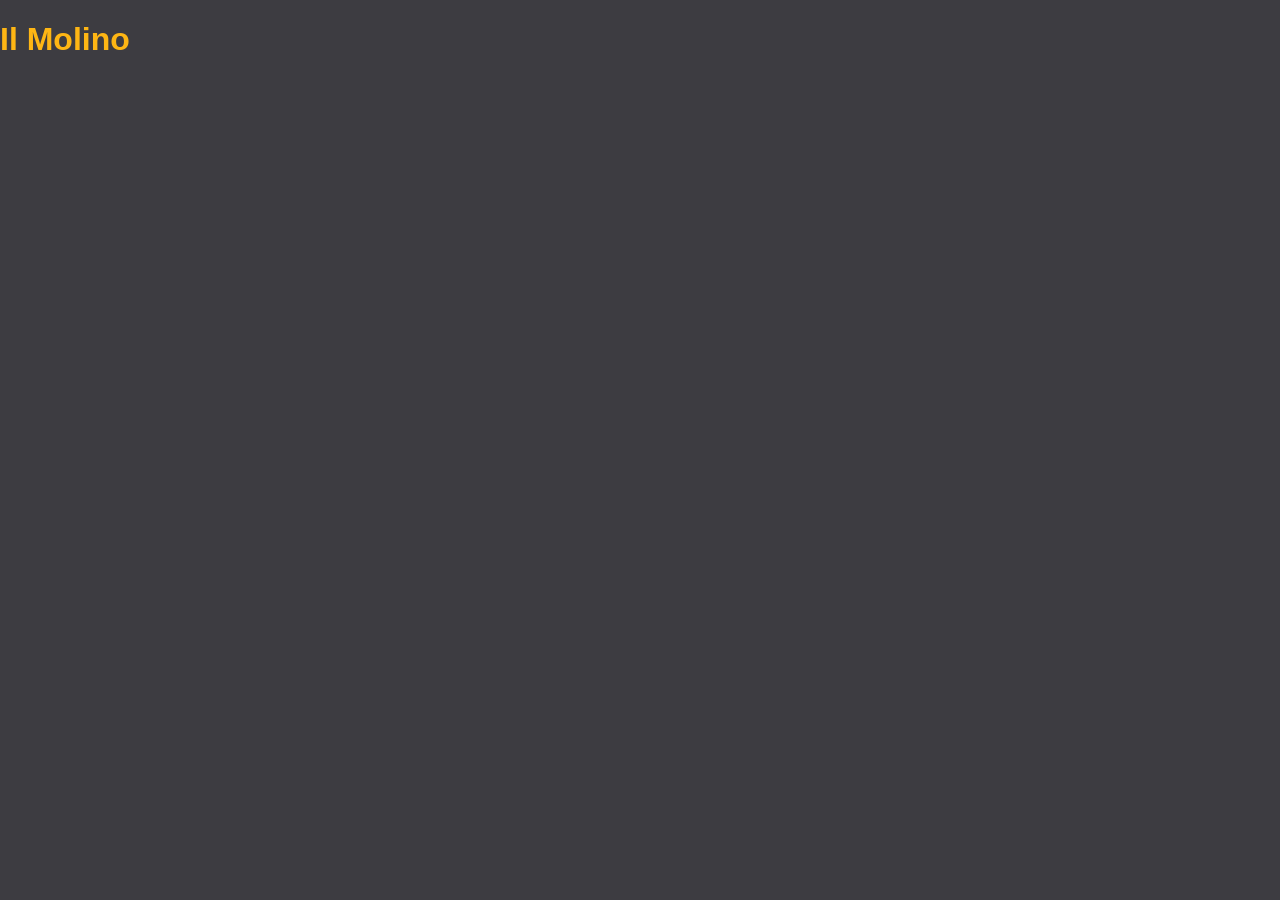
==== index.html @ 0561bca1 "add files" ====
<!doctype html>
<html lang="en">
  <head>
    <meta charset="utf-8">
    <meta name="viewport" content="width=device-width, initial-scale=1">
    <link rel="stylesheet" href="style.css">
    <title>Il Molino</title>
  </head>
  <body>
    <h1>Il Molino</h1>
    <script src="script.js"></script>
  </body>
</html>
---- style.css ----
@import url('https://fonts.googleapis.com/css2?family=Caveat:wght@400..700&family=Playfair+Display:ital,wght@0,400..900;1,400..900&display=swap');
body {
    margin: 0;
    padding: 0;
    font-family: Arial, sans-serif;
    background: #3d3c41;
    color: #feb614;
}
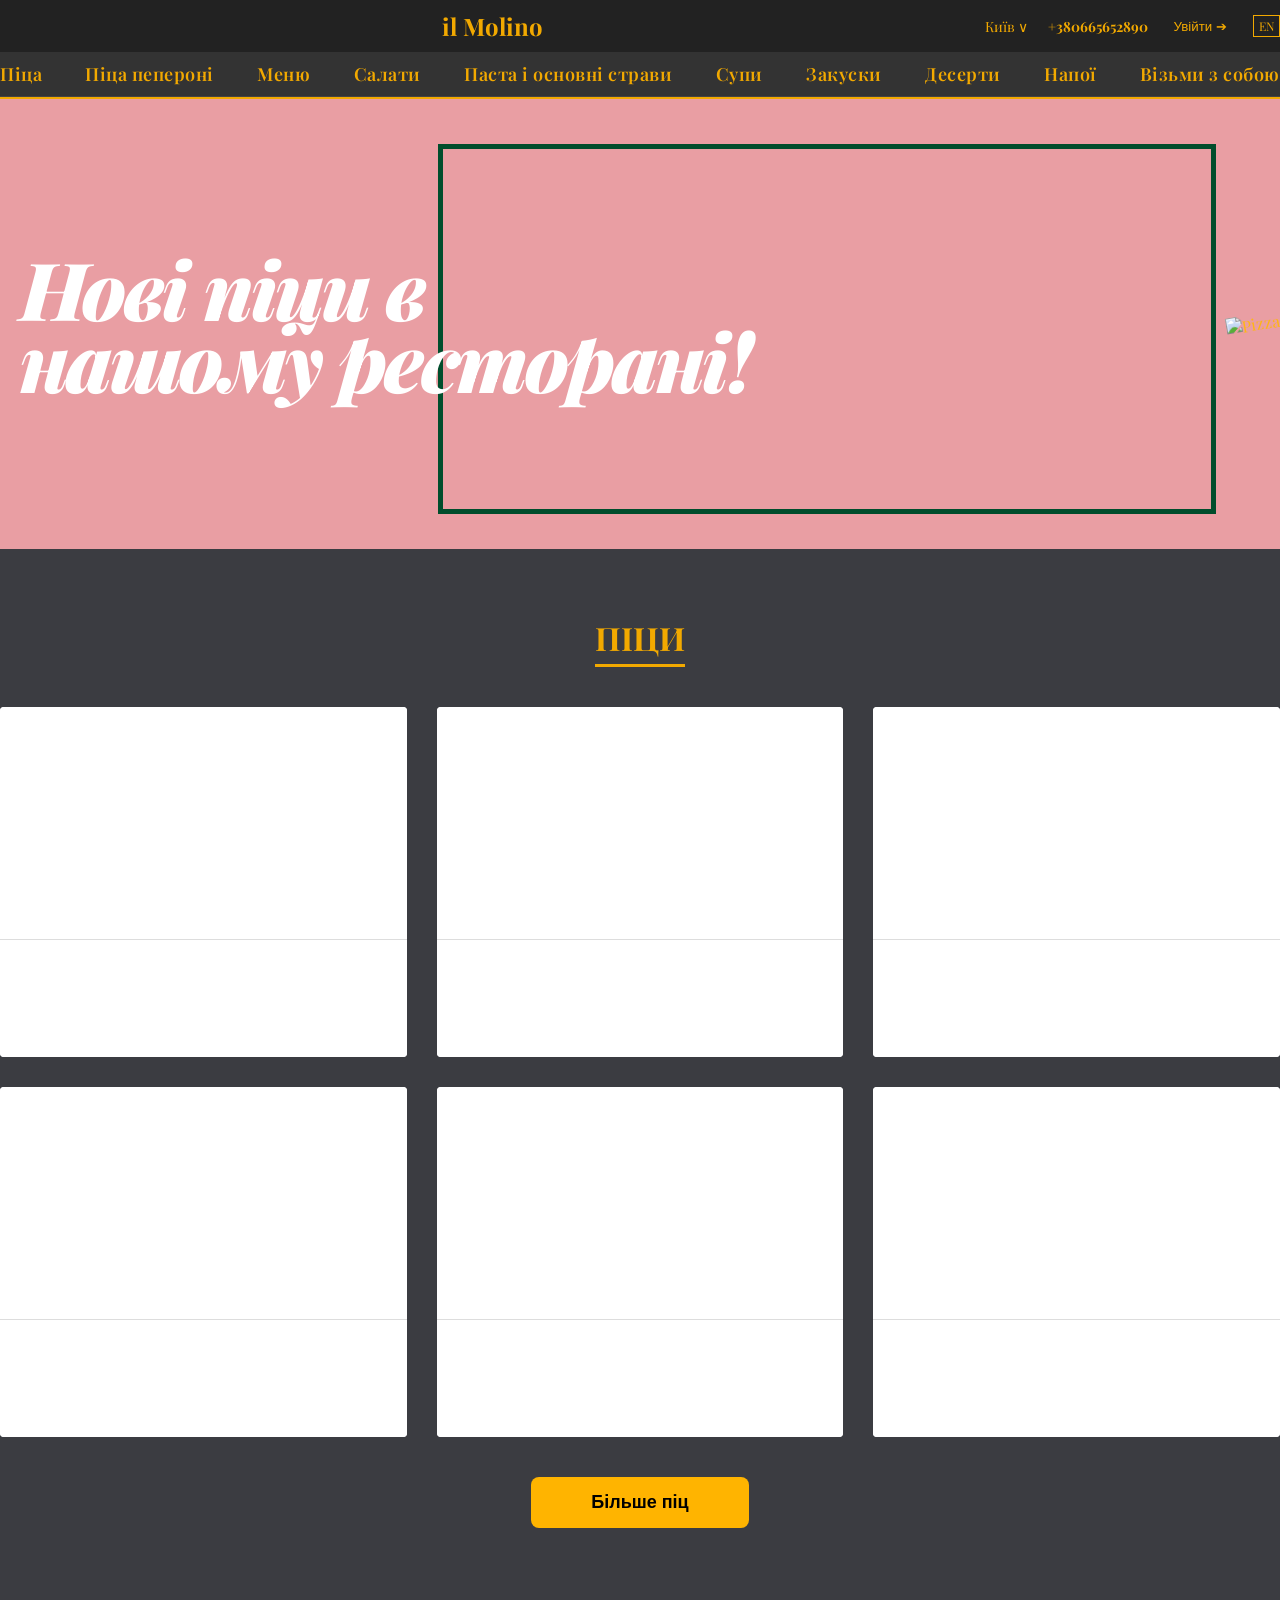
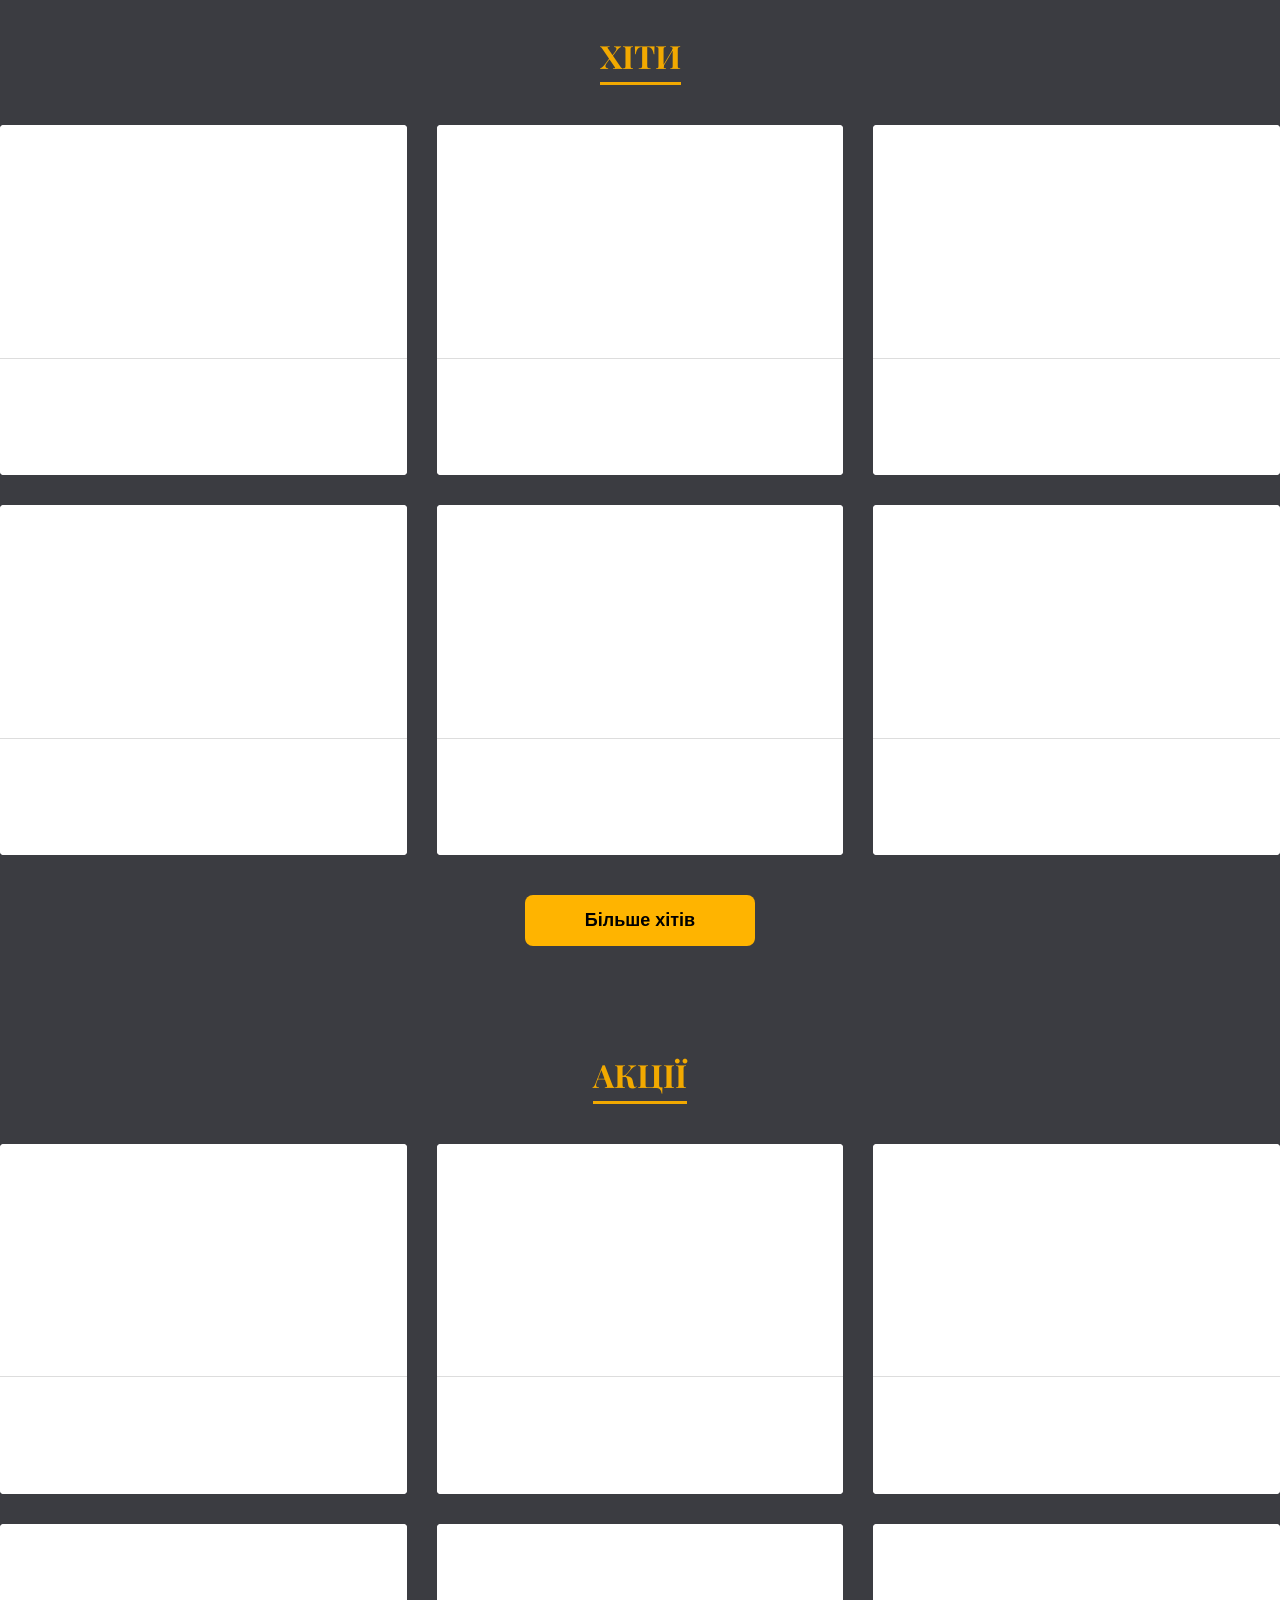
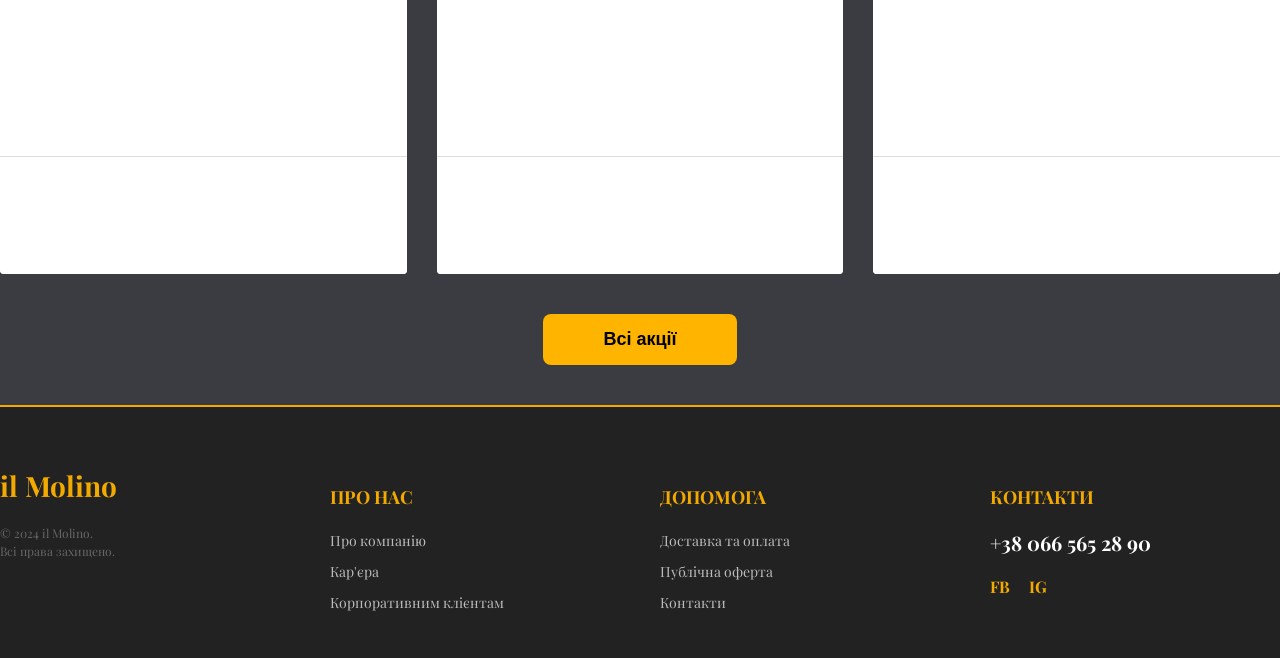
==== commit 9d5f24cb: "Il Molino" ====
--- a/index.html
+++ b/index.html
@@ -7,7 +7,148 @@
     <title>Il Molino</title>
   </head>
   <body>
-    <h1>Il Molino</h1>
     <script src="script.js"></script>
-  </body>
+     <header class="header">
+        <div class="container">
+            <div class="header-top">
+                <div class="burger-menu"><span></span></div>
+                <div class="logo">il Molino</div>
+                <div class="header-right">
+                    <div class="city-select">Київ <span>∨</span></div>
+                    <a href="tel:+380665652890" class="phone">+380665652890</a>
+                    <button class="login-btn">Увійти ➔</button>
+                    <div class="lang-switch">EN</div>
+                </div>
+            </div>
+        </div>
+        <nav class="main-nav">
+            <div class="container">
+                <ul>
+                    <li class="active">Піца</li>
+                    <li>Піца пепероні</li>
+                    <li>Меню</li>
+                    <li>Салати</li>
+                    <li>Паста і основні страви</li>
+                    <li>Супи</li>
+                    <li>Закуски</li>
+                    <li>Десерти</li>
+                    <li>Напої</li>
+                    <li>Візьми з собою</li>
+                </ul>
+            </div>
+        </nav>
+    </header>
+
+    <section class="hero">
+        <div class="container hero-content">
+            <div class="hero-text">
+                <h1>Нові піци в <br> нашому ресторані!</h1>
+            </div>
+            <div class="hero-image">
+               
+                <img src="https://ibb.co" alt="Pizza">
+            </div>
+        </div>
+    </section>
+<section class="products">
+    <div class="container">
+        <h2 class="section-title">Піци</h2>
+        
+        <div class="product-grid">
+           
+            <div class="product-card">
+                <div class="product-image"></div>
+                <div class="product-info">
+                  
+                </div>
+            </div>
+            
+            <div class="product-card"><div class="product-image"></div><div class="product-info"></div></div>
+            <div class="product-card"><div class="product-image"></div><div class="product-info"></div></div>
+            <div class="product-card"><div class="product-image"></div><div class="product-info"></div></div>
+            <div class="product-card"><div class="product-image"></div><div class="product-info"></div></div>
+            <div class="product-card"><div class="product-image"></div><div class="product-info"></div></div>
+        </div>
+
+        <div class="more-container">
+            <button class="show-more">Більше піц</button>
+        </div>
+    </div>
+</section>
+<section class="products hits">
+    <div class="container">
+        <h2 class="section-title">Хіти</h2>
+        
+        <div class="product-grid">
+            <!-- Сетка карточек (такая же как в Пиццах) -->
+            <div class="product-card"><div class="product-image"></div><div class="product-info"></div></div>
+            <div class="product-card"><div class="product-image"></div><div class="product-info"></div></div>
+            <div class="product-card"><div class="product-image"></div><div class="product-info"></div></div>
+            <div class="product-card"><div class="product-image"></div><div class="product-info"></div></div>
+            <div class="product-card"><div class="product-image"></div><div class="product-info"></div></div>
+            <div class="product-card"><div class="product-image"></div><div class="product-info"></div></div>
+        </div>
+
+        <div class="more-container">
+            <button class="show-more">Більше хітів</button>
+        </div>
+    </div>
+</section>
+<section class="products actions">
+    <div class="container">
+        <h2 class="section-title">Акції</h2>
+        
+        <div class="product-grid">
+            
+            <div class="product-card"><div class="product-image"></div><div class="product-info"></div></div>
+            <div class="product-card"><div class="product-image"></div><div class="product-info"></div></div>
+            <div class="product-card"><div class="product-image"></div><div class="product-info"></div></div>
+            <div class="product-card"><div class="product-image"></div><div class="product-info"></div></div>
+            <div class="product-card"><div class="product-image"></div><div class="product-info"></div></div>
+            <div class="product-card"><div class="product-image"></div><div class="product-info"></div></div>
+        </div>
+
+        <div class="more-container">
+            <button class="show-more">Всі акції</button>
+        </div>
+    </div>
+</section>
+<footer class="footer">
+    <div class="container">
+        <div class="footer-content">
+            <div class="footer-col">
+                <div class="footer-logo">il Molino</div>
+                <p class="copyright">© 2024 il Molino. <br>Всі права захищено.</p>
+            </div>
+
+            <div class="footer-col">
+                <h3>Про нас</h3>
+                <ul>
+                    <li><a href="#">Про компанію</a></li>
+                    <li><a href="#">Кар'єра</a></li>
+                    <li><a href="#">Корпоративним клієнтам</a></li>
+                </ul>
+            </div>
+
+            <div class="footer-col">
+                <h3>Допомога</h3>
+                <ul>
+                    <li><a href="#">Доставка та оплата</a></li>
+                    <li><a href="#">Публічна оферта</a></li>
+                    <li><a href="#">Контакти</a></li>
+                </ul>
+            </div>
+
+            <div class="footer-col">
+                <h3>Контакти</h3>
+                <a href="tel:+380665652890" class="footer-phone">+38 066 565 28 90</a>
+                <div class="socials">
+                    <span>FB</span> <span>IG</span>
+                </div>
+            </div>
+        </div>
+    </div>
+</footer>
+
+</body>
 </html>
--- a/style.css
+++ b/style.css
@@ -4,5 +4,262 @@
     padding: 0;
     font-family: Arial, sans-serif;
     background: #3d3c41;
+    font-family: 'Playfair Display', serif;
     color: #feb614;
-}+}
+.header { background-color: #222; border-bottom: 2px solid #f2a900; }
+.header-top { display: flex; justify-content: space-between; align-items: center; padding: 10px 0; }
+
+.logo { color: #f2a900; font-size: 24px; font-weight: bold; }
+.header-right { display: flex; align-items: center; gap: 20px; font-size: 14px; }
+.city-select { color: #f2a900; cursor: pointer; }
+.phone { color: #f2a900; text-decoration: none; font-weight: bold; }
+.login-btn { background: none; border: none; color: #f2a900; cursor: pointer; }
+.lang-switch { border: 1px solid #f2a900; padding: 2px 5px; color: #f2a900; font-size: 12px; }
+
+/* Навигация */
+.main-nav {
+    background-color: #333;
+    border-bottom: 1px solid #444;
+    padding: 10px 0; 
+}
+
+.main-nav ul {
+    display: flex;
+    justify-content: space-between;
+    list-style: none;
+    padding: 0;
+    margin: 0;
+}
+
+.main-nav li {
+    color: #f2a900;
+    font-size: 18px; 
+    font-weight: 600; 
+    text-transform: none; 
+    cursor: pointer;
+    white-space: nowrap;
+    letter-spacing: 0.5px; 
+    transition: color 0.3s;
+}
+
+.main-nav li:hover {
+    color: #fff; 
+}
+
+@media (max-width: 1200px) {
+    .main-nav ul {
+        gap: 20px;
+        overflow-x: auto; 
+        justify-content: flex-start;
+        padding-bottom: 10px;
+    }
+}
+
+
+/* Баннер */
+.hero { 
+    background-color: #e99ea3; /* Розовый фон из макета */
+    height: 450px;
+    display: flex;
+    align-items: center;
+    position: relative;
+    overflow: hidden;
+}
+
+.hero-content { 
+    display: flex; 
+    width: 100%; 
+    align-items: center; 
+    justify-content: space-between; }
+
+.hero-text h1 { 
+    font-size: 80px; 
+    color: #fff; 
+    font-style: italic; 
+    font-weight: 900; 
+    line-height: 0.9; 
+    letter-spacing: -3px; 
+    text-transform: none; 
+    max-width: 800px; 
+    position: relative;
+    z-index: 2;
+    margin-left: 20px; 
+}
+
+
+
+.hero-image img { 
+    max-width: 600px; 
+    transform: rotate(-10deg);
+}
+
+.hero::before {
+    content: "";
+    position: absolute;
+    width: 60%;
+    height: 80%;
+    border: 5px solid #004d2c;
+    top: 10%;
+    right: 5%;
+    z-index: 0;
+    pointer-events: none;
+}
+/* Секция товаров */
+.products {
+    background-color: #3b3c41; /* Темно-серый фон как на макете */
+    padding: 40px 0;
+}
+
+.section-title {
+    color: #f2a900;
+    text-align: center;
+    font-size: 32px;
+    margin-bottom: 40px;
+    text-transform: uppercase;
+    border-bottom: 3px solid #f2a900;
+    display: table;
+    margin-left: auto;
+    margin-right: auto;
+    padding-bottom: 5px;
+}
+
+/* Сетка карточек */
+.product-grid {
+    display: grid;
+    grid-template-columns: repeat(3, 1fr); /* 3 колонки */
+    gap: 30px;
+    margin-bottom: 40px;
+}
+
+/* Сама карточка */
+.product-card {
+    background-color: #fff;
+    border-radius: 4px;
+    overflow: hidden;
+    height: 350px; /* Высота карточки */
+    display: flex;
+    flex-direction: column;
+}
+
+.product-image {
+    flex: 2; /* Верхняя часть (под картинку) */
+    background-color: #fff;
+    border-bottom: 1px solid #ddd;
+}
+
+.product-info {
+    flex: 1; /* Нижняя часть (под описание) */
+    background-color: #fff;
+}
+
+/* Кнопка "Еще" */
+.more-container {
+    text-align: center;
+}
+
+.show-more {
+    background-color: #ffb400; /* Желтая кнопка */
+    color: #000;
+    border: none;
+    padding: 15px 60px;
+    font-size: 18px;
+    font-weight: bold;
+    border-radius: 8px;
+    cursor: pointer;
+    transition: transform 0.2s;
+}
+
+.show-more:hover {
+    transform: scale(1.05);
+}
+
+/* Адаптив для мобилок */
+@media (max-width: 900px) {
+    .product-grid { grid-template-columns: repeat(2, 1fr); }
+}
+@media (max-width: 600px) {
+    .product-grid { grid-template-columns: 1fr; }
+}
+.footer {
+    background-color: #222; /* Темный фон как у хедера */
+    color: #fff;
+    padding: 60px 0 30px;
+    border-top: 2px solid #f2a900; /* Желтая полоса сверху */
+}
+
+.footer-content {
+    display: flex;
+    justify-content: space-between;
+    flex-wrap: wrap;
+    gap: 40px;
+}
+
+.footer-col {
+    flex: 1;
+    min-width: 200px;
+}
+
+.footer-logo {
+    color: #f2a900;
+    font-size: 28px;
+    font-weight: bold;
+    margin-bottom: 20px;
+}
+
+.footer-col h3 {
+    color: #f2a900;
+    font-size: 18px;
+    margin-bottom: 20px;
+    text-transform: uppercase;
+}
+
+.footer-col ul {
+    list-style: none;
+    padding: 0;
+}
+
+.footer-col ul li {
+    margin-bottom: 10px;
+}
+
+.footer-col ul li a {
+    color: #bbb;
+    text-decoration: none;
+    font-size: 14px;
+    transition: color 0.3s;
+}
+
+.footer-col ul li a:hover {
+    color: #f2a900;
+}
+
+.footer-phone {
+    display: block;
+    font-size: 20px;
+    color: #fff;
+    font-weight: bold;
+    text-decoration: none;
+    margin-bottom: 20px;
+}
+
+.copyright {
+    font-size: 12px;
+    color: #666;
+    line-height: 1.5;
+}
+
+.socials span {
+    margin-right: 15px;
+    color: #f2a900;
+    font-weight: bold;
+    cursor: pointer;
+}
+
+/* Адаптив для мобилок */
+@media (max-width: 768px) {
+    .footer-content {
+        flex-direction: column;
+        text-align: center;
+    }
+}
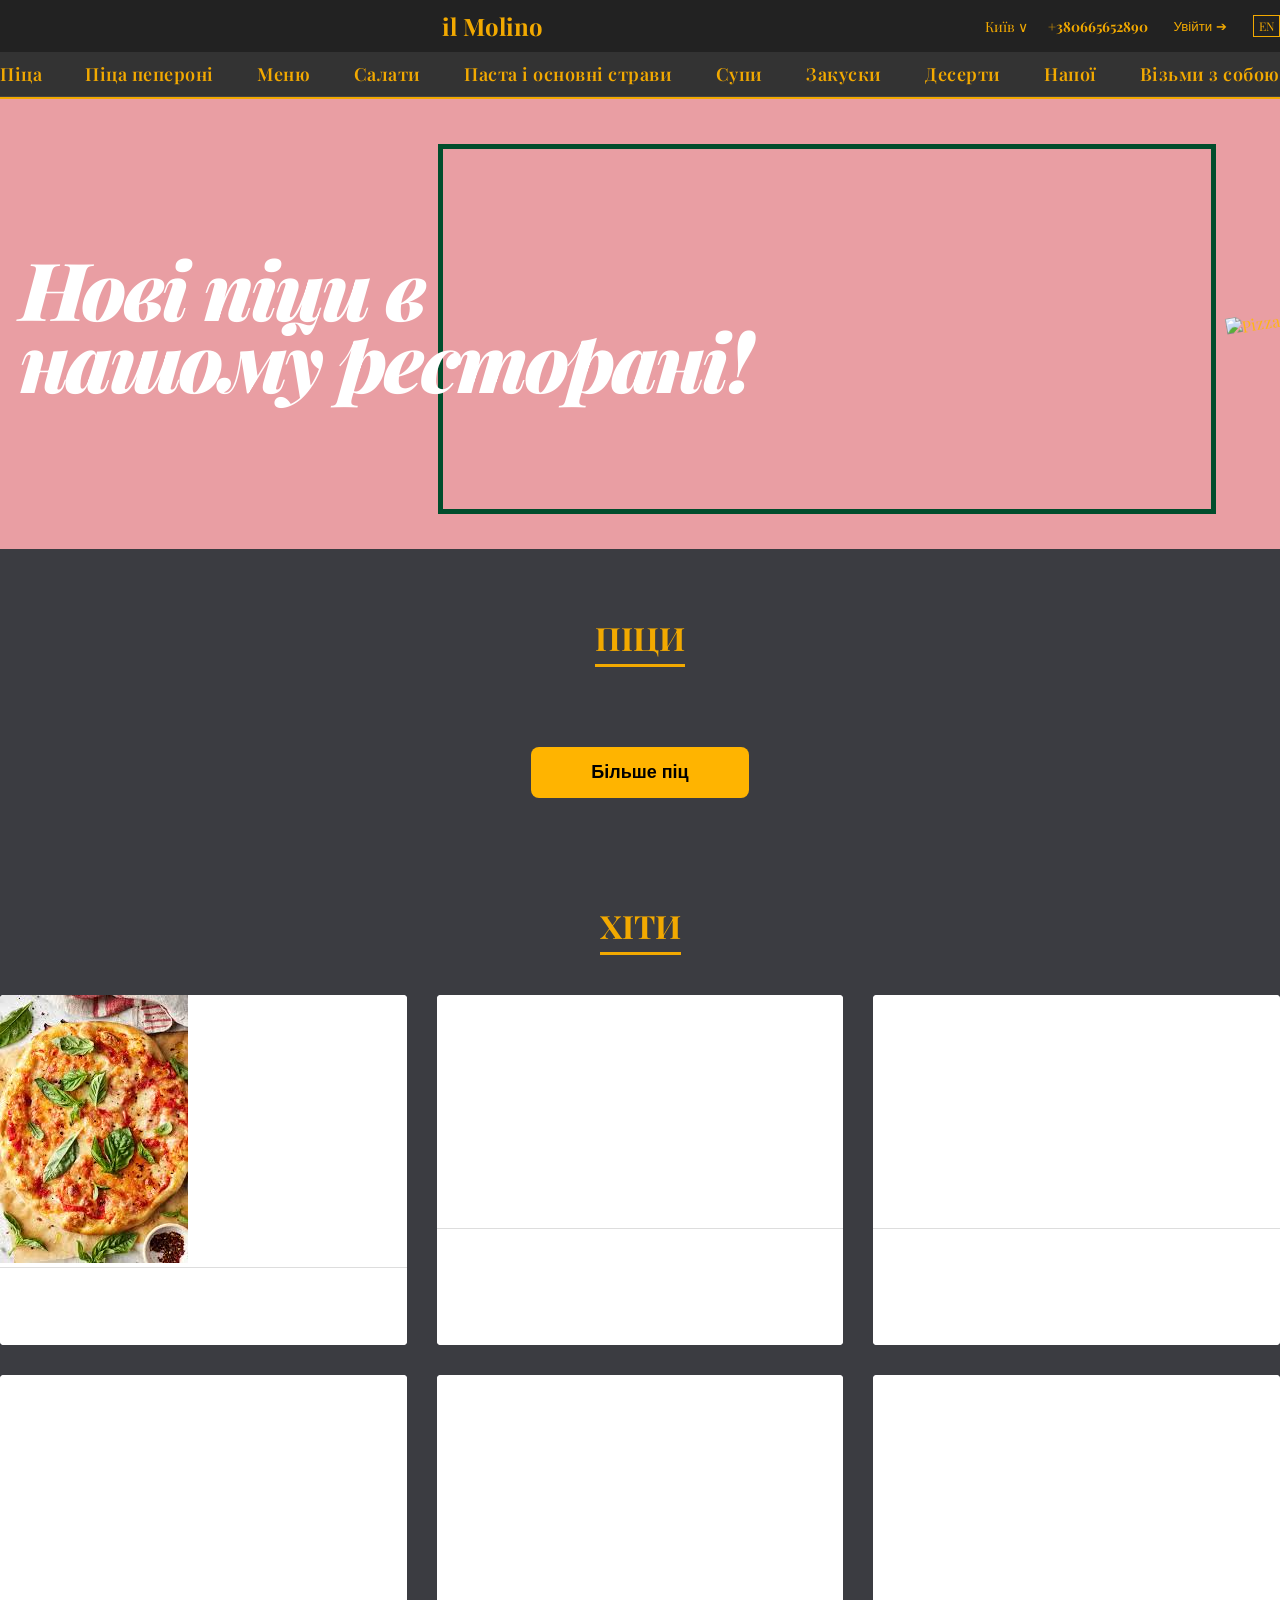
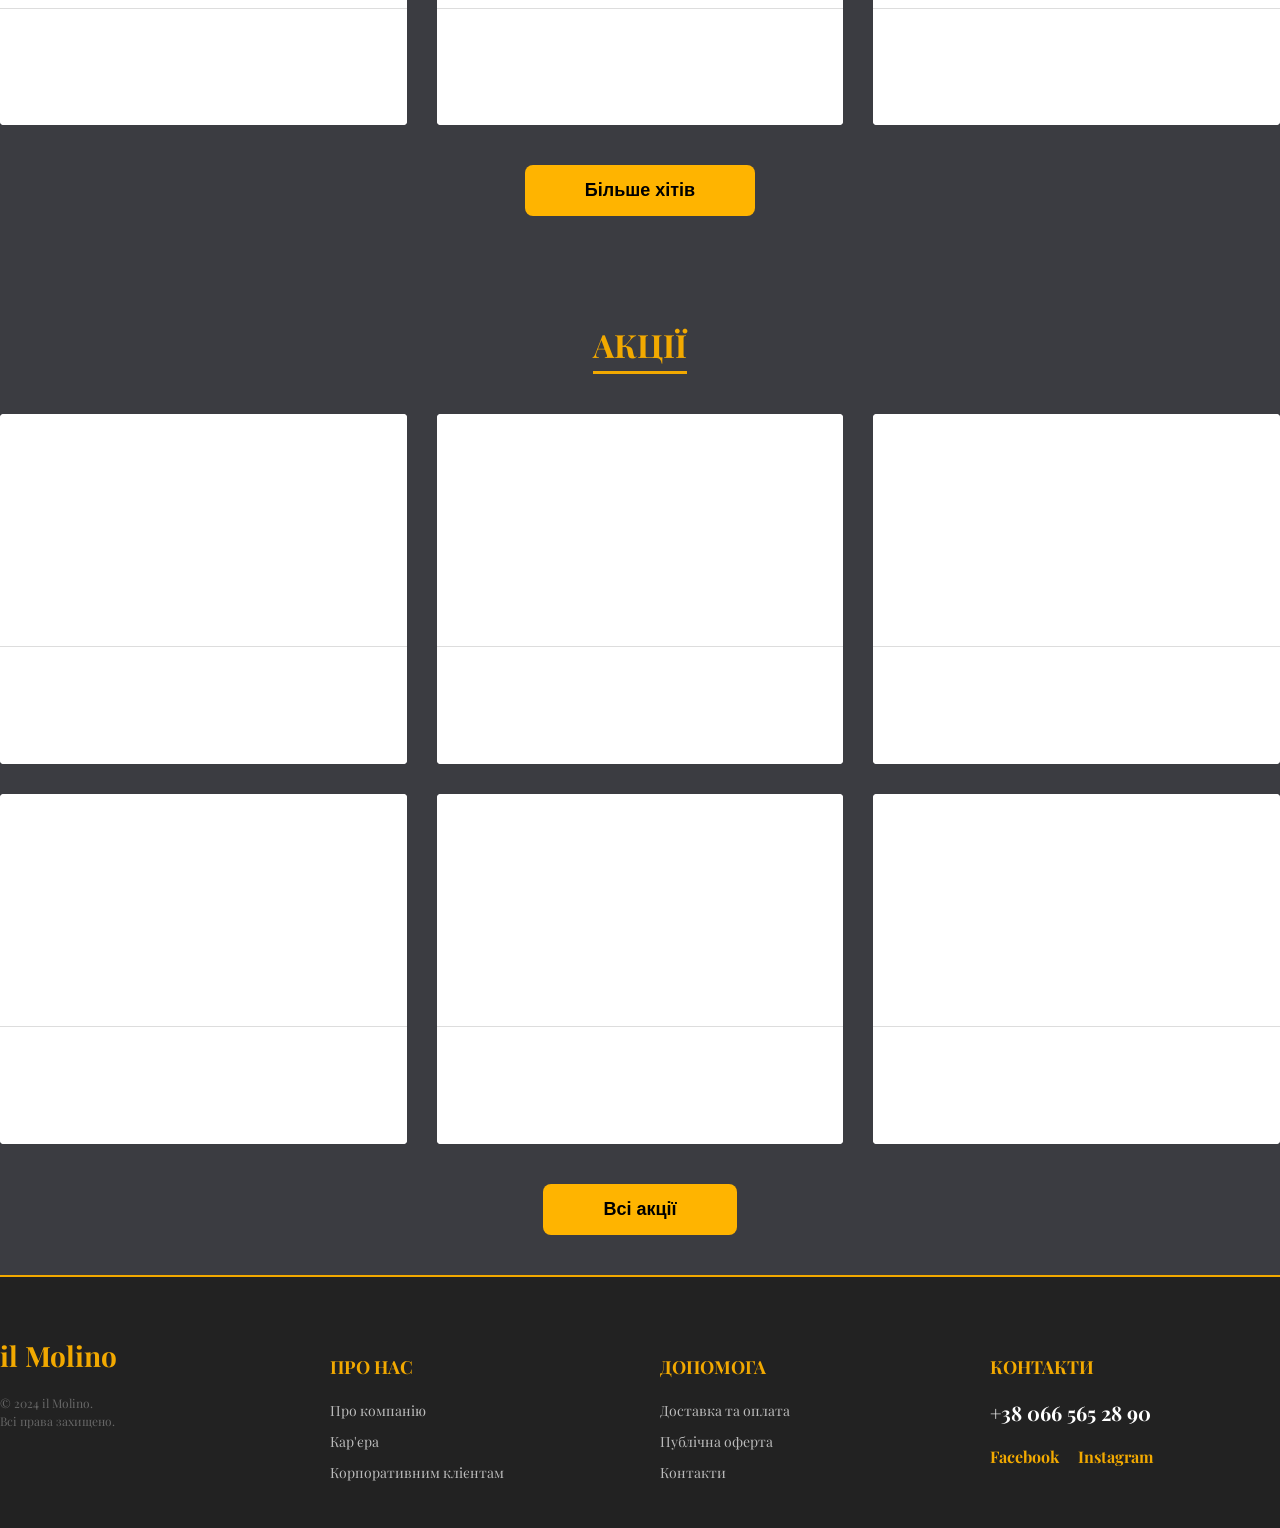
==== commit 6d782c1b: "Pictures" ====
--- a/index.html
+++ b/index.html
@@ -46,7 +46,7 @@
             </div>
             <div class="hero-image">
                
-                <img src="https://ibb.co" alt="Pizza">
+                <img src="https://clipart-library.com/image_gallery2/Pizza-PNG-Picture-1.png" alt="Pizza">
             </div>
         </div>
     </section>
@@ -54,20 +54,7 @@
     <div class="container">
         <h2 class="section-title">Піци</h2>
         
-        <div class="product-grid">
-           
-            <div class="product-card">
-                <div class="product-image"></div>
-                <div class="product-info">
-                  
-                </div>
-            </div>
-            
-            <div class="product-card"><div class="product-image"></div><div class="product-info"></div></div>
-            <div class="product-card"><div class="product-image"></div><div class="product-info"></div></div>
-            <div class="product-card"><div class="product-image"></div><div class="product-info"></div></div>
-            <div class="product-card"><div class="product-image"></div><div class="product-info"></div></div>
-            <div class="product-card"><div class="product-image"></div><div class="product-info"></div></div>
+        <div id="productsGrid" class="product-grid">
         </div>
 
         <div class="more-container">
@@ -81,7 +68,7 @@
         
         <div class="product-grid">
             <!-- Сетка карточек (такая же как в Пиццах) -->
-            <div class="product-card"><div class="product-image"></div><div class="product-info"></div></div>
+            <div class="product-card"><div class="product-image"><img src="Маргарита.png"></div><div class="product-info"></div></div>
             <div class="product-card"><div class="product-image"></div><div class="product-info"></div></div>
             <div class="product-card"><div class="product-image"></div><div class="product-info"></div></div>
             <div class="product-card"><div class="product-image"></div><div class="product-info"></div></div>
@@ -143,7 +130,7 @@
                 <h3>Контакти</h3>
                 <a href="tel:+380665652890" class="footer-phone">+38 066 565 28 90</a>
                 <div class="socials">
-                    <span>FB</span> <span>IG</span>
+                    <span>Facebook</span> <span>Instagram</span>
                 </div>
             </div>
         </div>
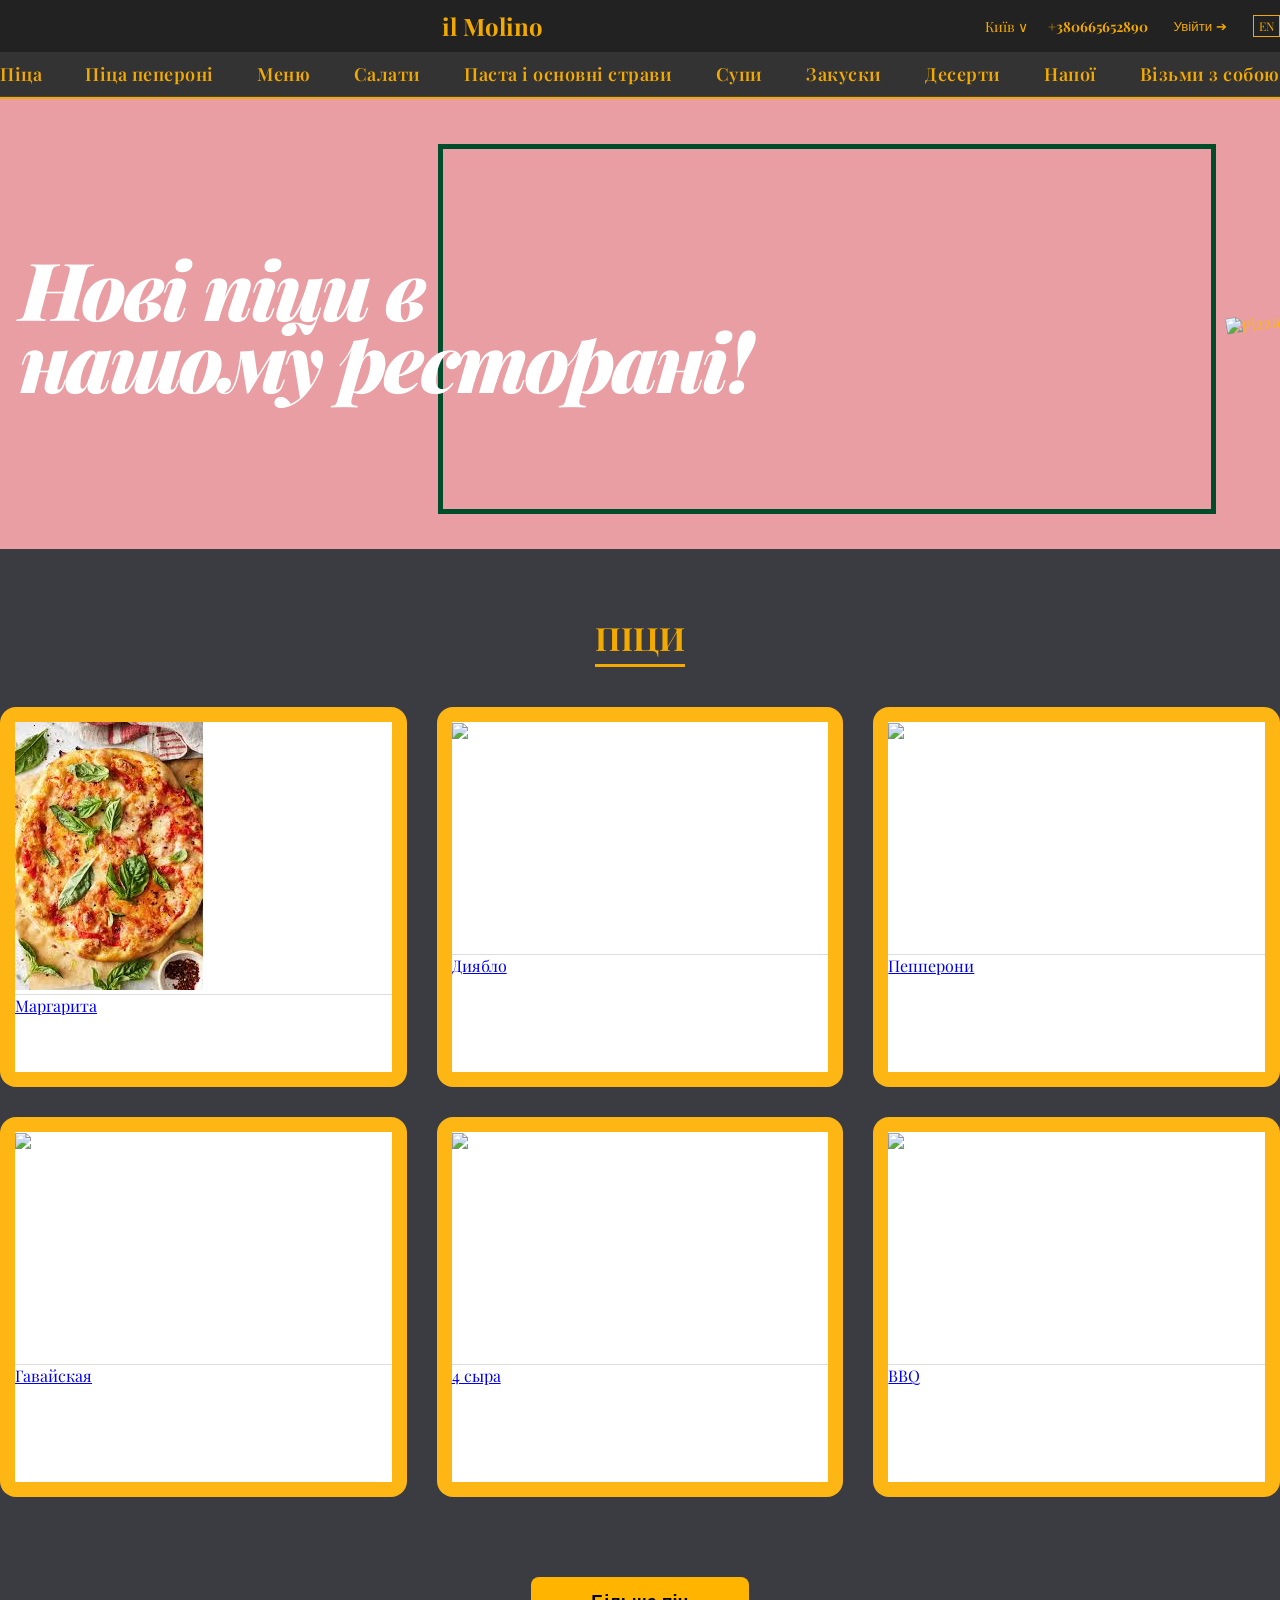
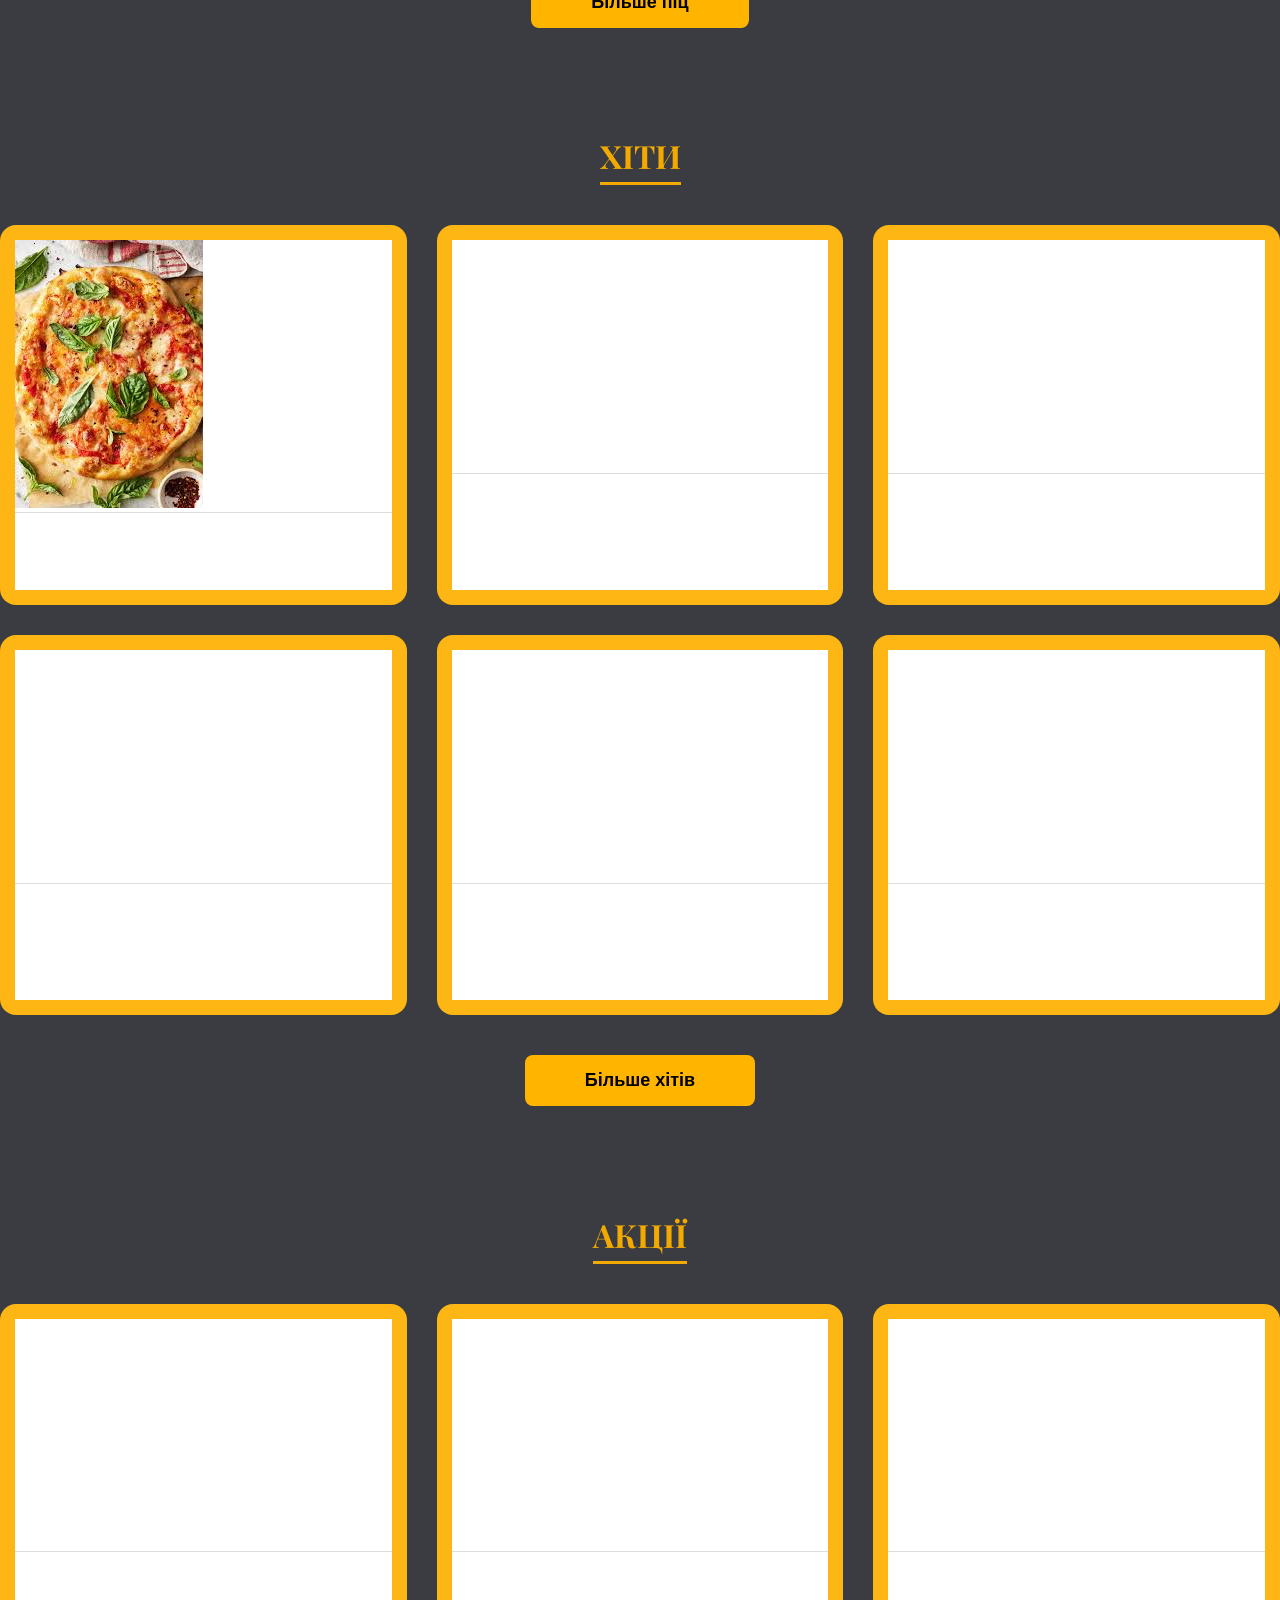
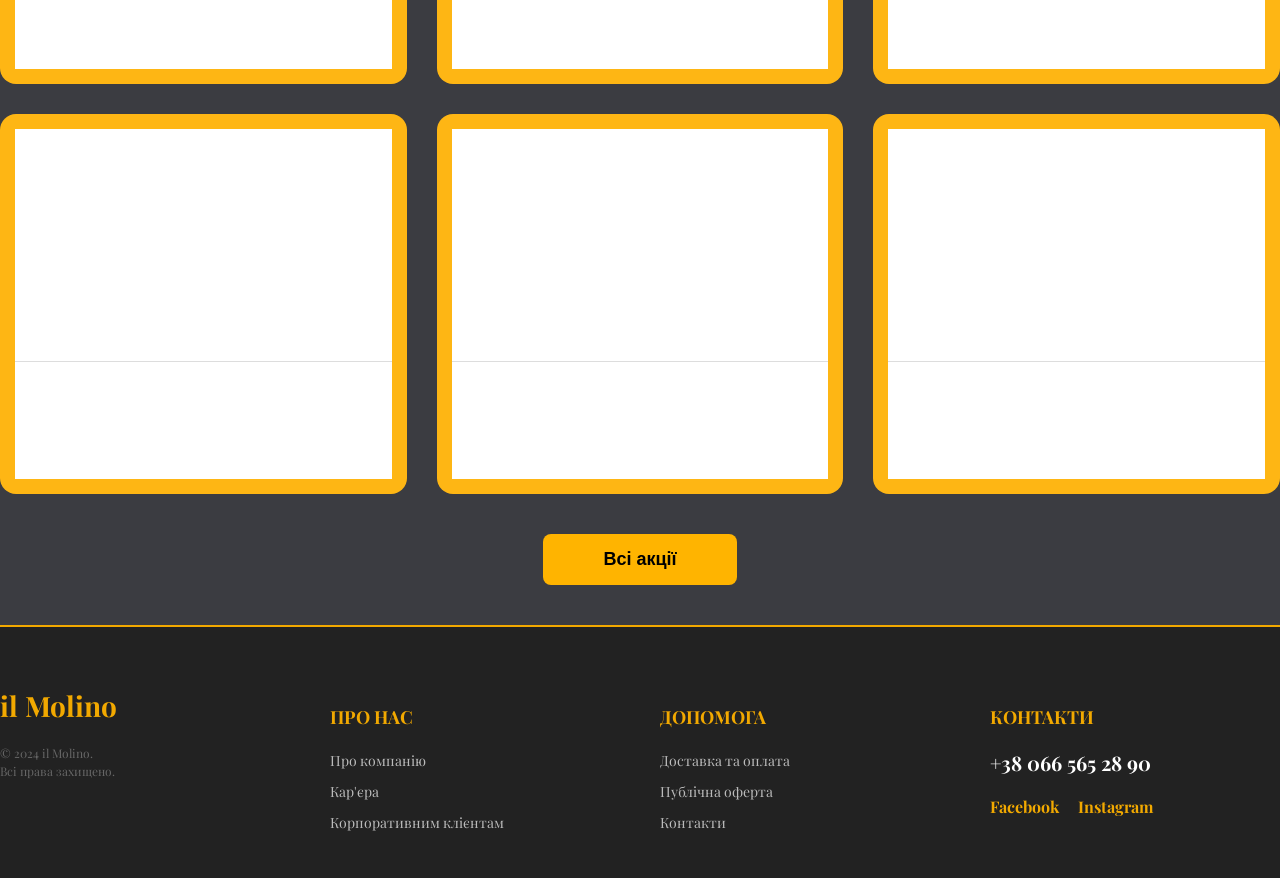
==== commit 47f427f6: "add pictures" ====
--- a/index.html
+++ b/index.html
@@ -53,7 +53,54 @@
 <section class="products">
     <div class="container">
         <h2 class="section-title">Піци</h2>
-        
+         <div class="product-grid">
+    <a href="Margherita.html" class="product-card">
+      <div class="product-image">
+        <img src="Маргарита.png">
+      </div>
+      <div class="product-info">Маргарита</div>
+    </a>
+
+    <a href="Diablo.html" class="product-card">
+      <div class="product-image">
+        <img src="Диябло.png">
+      </div>
+      <div class="product-info">Диябло</div>
+    </a>
+
+    <a href="Pepperoni.html" class="product-card">
+      <div class="product-image">
+        <img src="Пепперони.png">
+      </div>
+      <div class="product-info">Пепперони</div>
+    </a>
+
+    <a href="Hawaiian.html" class="product-card">
+      <div class="product-image">
+        <img src="Гавайская.png">
+      </div>
+      <div class="product-info">Гавайская</div>
+    </a>
+
+    <a href="FourCheese.html" class="product-card">
+      <div class="product-image">
+        <img src="4сыра.png">
+      </div>
+      <div class="product-info">4 сыра</div>
+    </a>
+
+    <a href="BBQ.html" class="product-card">
+      <div class="product-image">
+        <img src="BBQ.png">
+      </div>
+      <div class="product-info">BBQ</div>
+    </a>
+
+  </div>
+
+</body>
+</html>
+        </div>
         <div id="productsGrid" class="product-grid">
         </div>
 
--- a/style.css
+++ b/style.css
@@ -134,12 +134,18 @@
 
 /* Сама карточка */
 .product-card {
-    background-color: #fff;
-    border-radius: 4px;
+    display: block;
+    background-color: #feb614;
+     border-radius: 16px;
+  padding: 15px;
     overflow: hidden;
     height: 350px; /* Высота карточки */
     display: flex;
     flex-direction: column;
+    border-radius: 16px;
+      transition: all 0.15s ease;
+
+  transform: translateY(0);
 }
 
 .product-image {
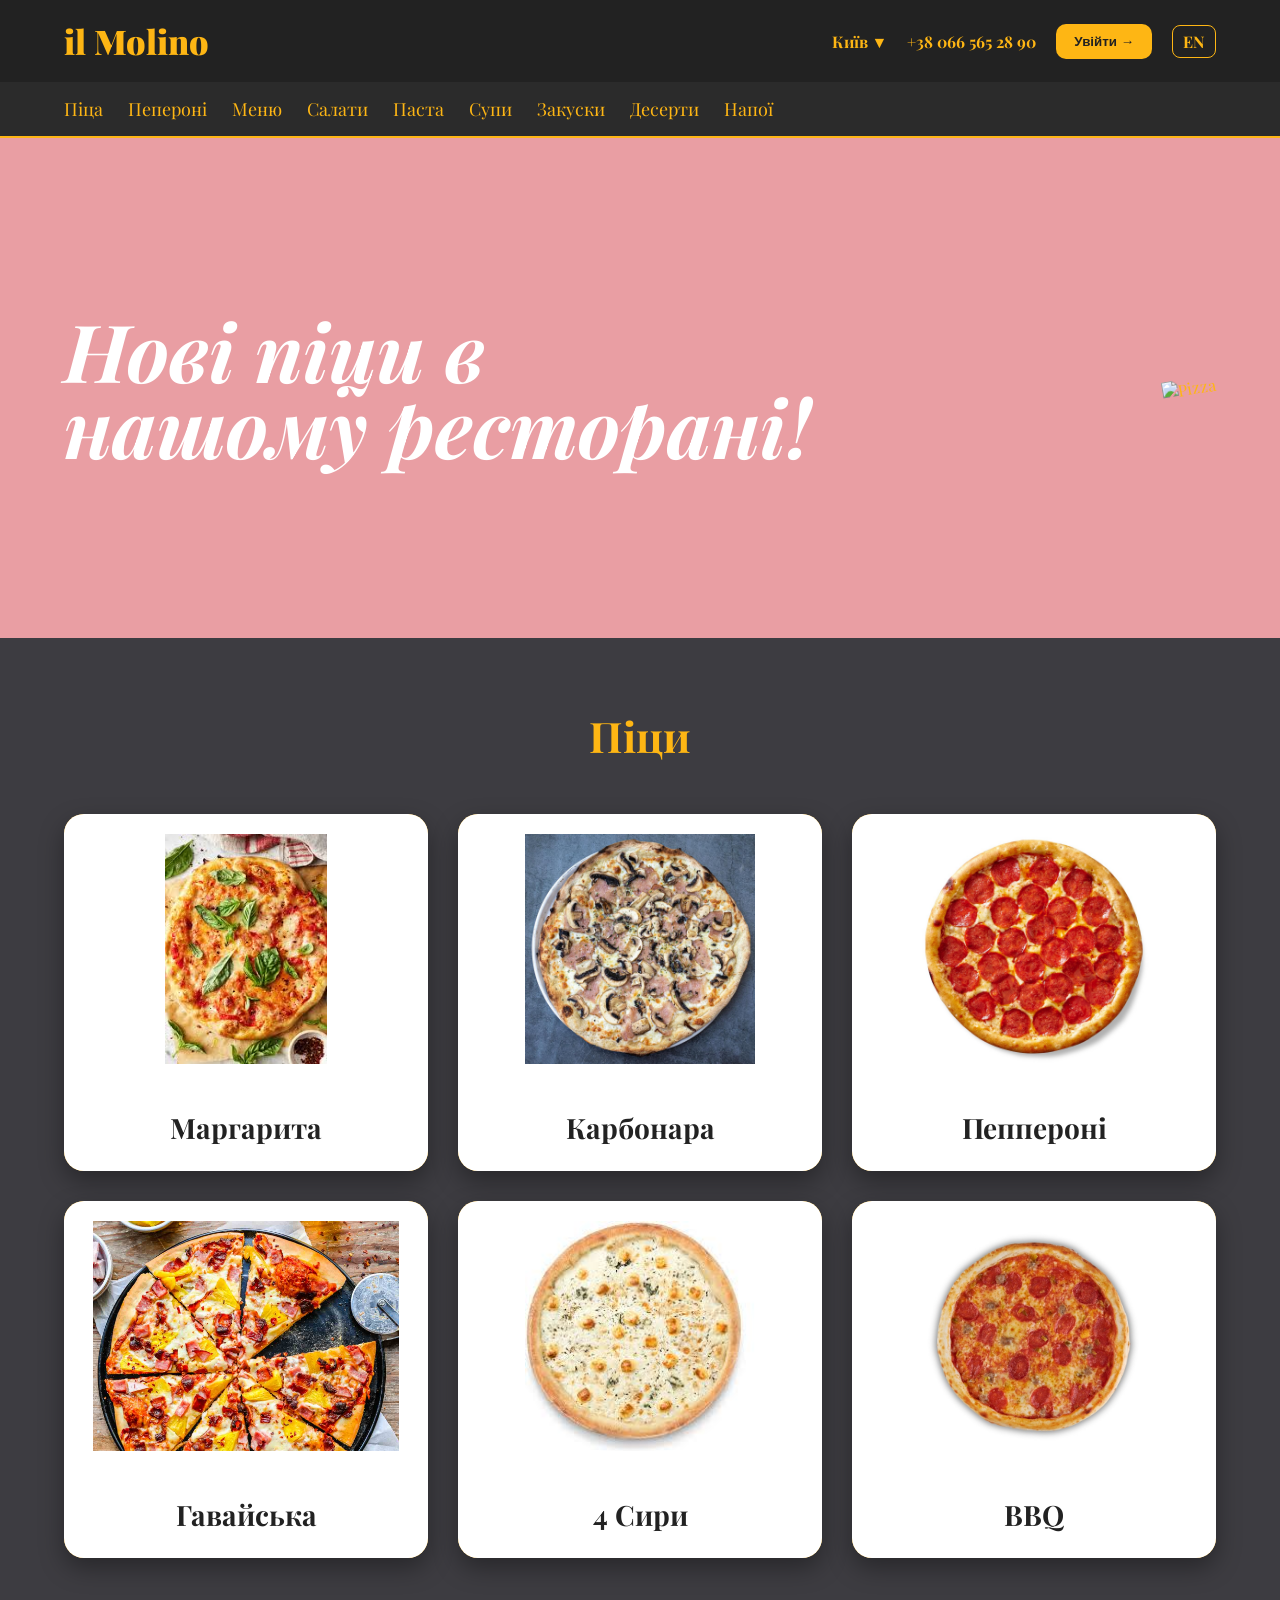
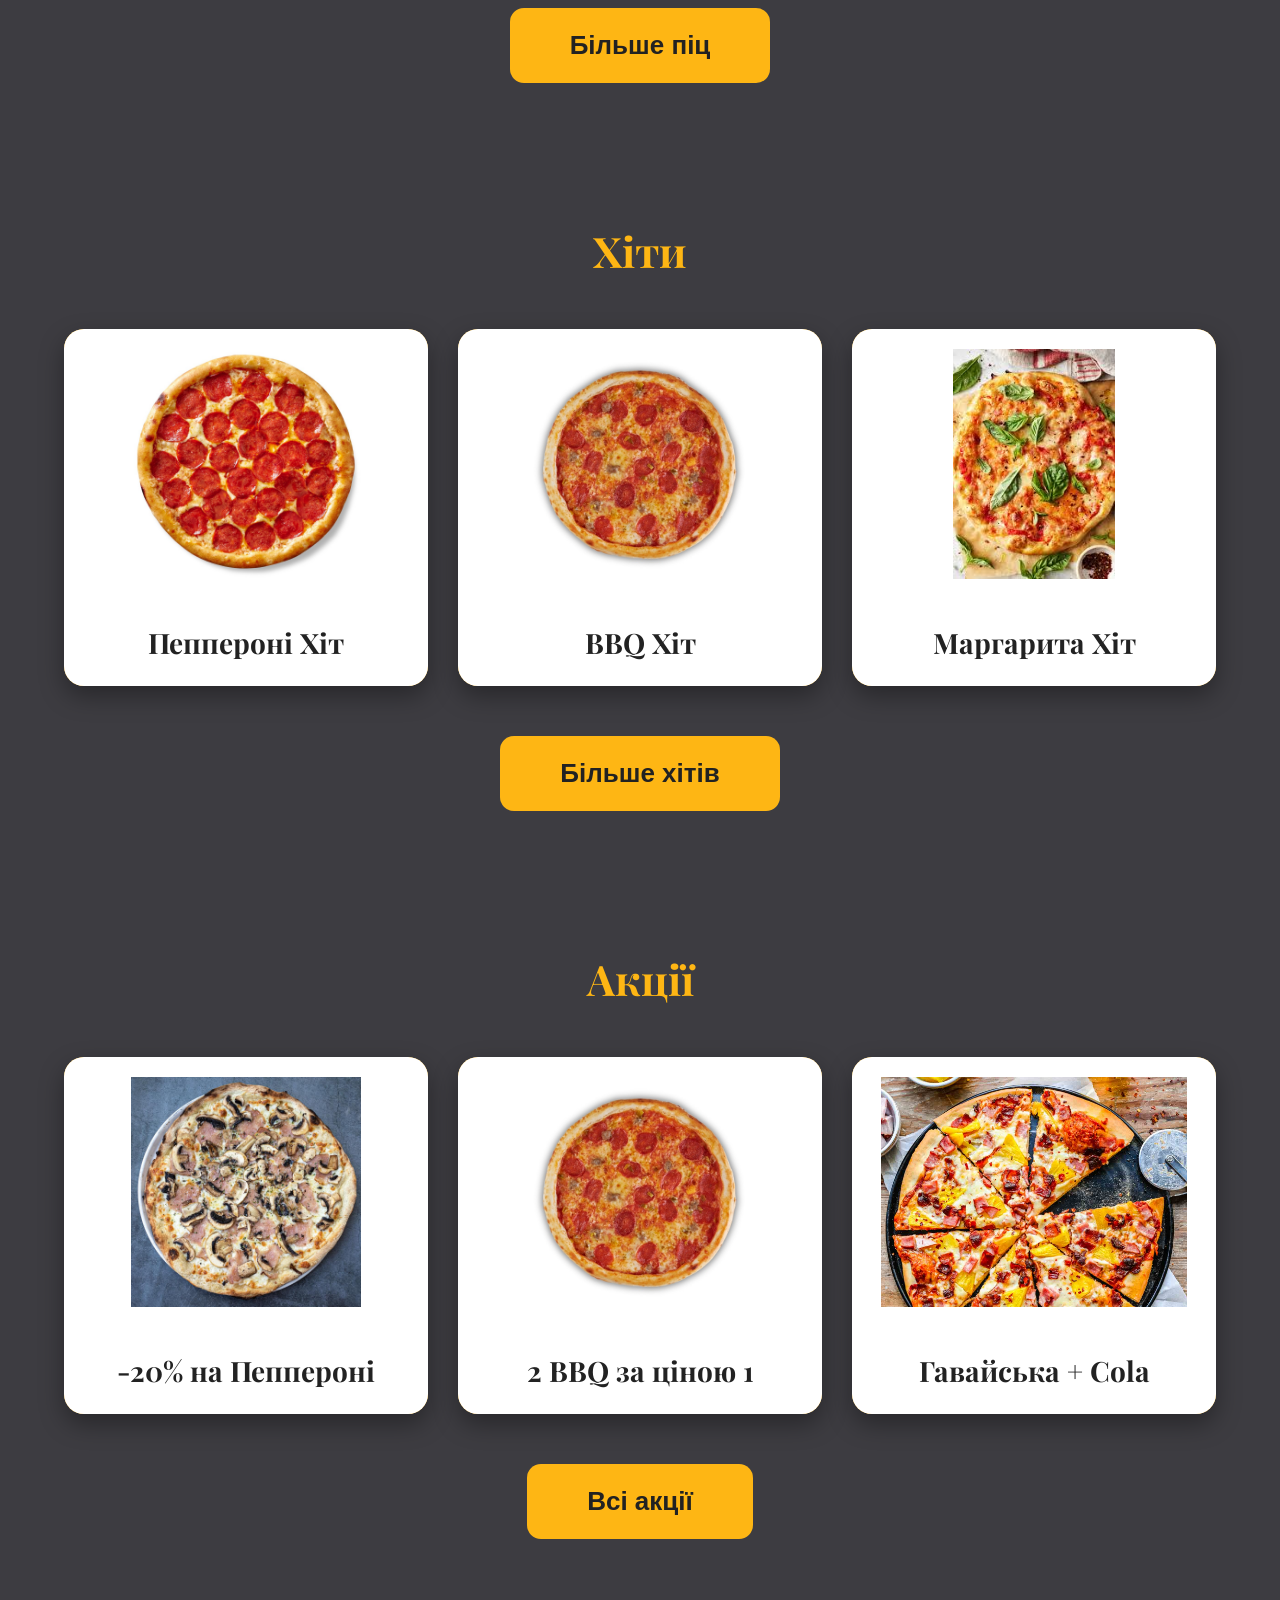
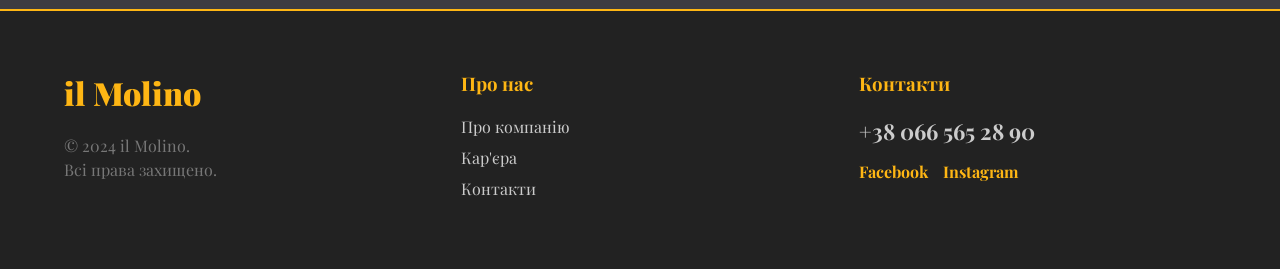
==== commit b793cdaf: "3 descriptions for the site" ====
--- a/index.html
+++ b/index.html
@@ -1,187 +1,368 @@
 <!doctype html>
-<html lang="en">
-  <head>
+<html lang="uk">
+
+<head>
     <meta charset="utf-8">
     <meta name="viewport" content="width=device-width, initial-scale=1">
+
+    <title>Il Molino</title>
+
     <link rel="stylesheet" href="style.css">
-    <title>Il Molino</title>
-  </head>
-  <body>
-    <script src="script.js"></script>
-     <header class="header">
+</head>
+
+<body>
+
+<header class="header">
+
+    <div class="container">
+
+        <div class="header-top">
+
+            <div class="logo">
+                il Molino
+            </div>
+
+            <div class="header-right">
+
+                <div class="city-select">
+                    Київ ▼
+                </div>
+
+                <a href="tel:+380665652890" class="phone">
+                    +38 066 565 28 90
+                </a>
+
+                <button class="login-btn">
+                    Увійти →
+                </button>
+
+                <div class="lang-switch">
+                    EN
+                </div>
+
+            </div>
+
+        </div>
+
+    </div>
+
+    <nav class="main-nav">
+
         <div class="container">
-            <div class="header-top">
-                <div class="burger-menu"><span></span></div>
-                <div class="logo">il Molino</div>
-                <div class="header-right">
-                    <div class="city-select">Київ <span>∨</span></div>
-                    <a href="tel:+380665652890" class="phone">+380665652890</a>
-                    <button class="login-btn">Увійти ➔</button>
-                    <div class="lang-switch">EN</div>
-                </div>
-            </div>
-        </div>
-        <nav class="main-nav">
-            <div class="container">
-                <ul>
-                    <li class="active">Піца</li>
-                    <li>Піца пепероні</li>
-                    <li>Меню</li>
-                    <li>Салати</li>
-                    <li>Паста і основні страви</li>
-                    <li>Супи</li>
-                    <li>Закуски</li>
-                    <li>Десерти</li>
-                    <li>Напої</li>
-                    <li>Візьми з собою</li>
-                </ul>
-            </div>
-        </nav>
-    </header>
-
-    <section class="hero">
-        <div class="container hero-content">
-            <div class="hero-text">
-                <h1>Нові піци в <br> нашому ресторані!</h1>
-            </div>
-            <div class="hero-image">
-               
-                <img src="https://clipart-library.com/image_gallery2/Pizza-PNG-Picture-1.png" alt="Pizza">
-            </div>
-        </div>
-    </section>
+
+            <ul>
+                <li>Піца</li>
+                <li>Пепероні</li>
+                <li>Меню</li>
+                <li>Салати</li>
+                <li>Паста</li>
+                <li>Супи</li>
+                <li>Закуски</li>
+                <li>Десерти</li>
+                <li>Напої</li>
+            </ul>
+
+        </div>
+
+    </nav>
+
+</header>
+
+<section class="hero">
+
+    <div class="container hero-content">
+
+        <div class="hero-text">
+
+            <h1>
+                Нові піци в<br>
+                нашому ресторані!
+            </h1>
+
+        </div>
+
+        <div class="hero-image">
+
+            <img src="https://clipart-library.com/image_gallery2/Pizza-PNG-Picture-1.png" alt="Pizza">
+
+        </div>
+
+    </div>
+
+</section>
+
+<!-- ПІЦИ -->
+
 <section class="products">
-    <div class="container">
-        <h2 class="section-title">Піци</h2>
-         <div class="product-grid">
-    <a href="Margherita.html" class="product-card">
-      <div class="product-image">
-        <img src="Маргарита.png">
-      </div>
-      <div class="product-info">Маргарита</div>
-    </a>
-
-    <a href="Diablo.html" class="product-card">
-      <div class="product-image">
-        <img src="Диябло.png">
-      </div>
-      <div class="product-info">Диябло</div>
-    </a>
-
-    <a href="Pepperoni.html" class="product-card">
-      <div class="product-image">
-        <img src="Пепперони.png">
-      </div>
-      <div class="product-info">Пепперони</div>
-    </a>
-
-    <a href="Hawaiian.html" class="product-card">
-      <div class="product-image">
-        <img src="Гавайская.png">
-      </div>
-      <div class="product-info">Гавайская</div>
-    </a>
-
-    <a href="FourCheese.html" class="product-card">
-      <div class="product-image">
-        <img src="4сыра.png">
-      </div>
-      <div class="product-info">4 сыра</div>
-    </a>
-
-    <a href="BBQ.html" class="product-card">
-      <div class="product-image">
-        <img src="BBQ.png">
-      </div>
-      <div class="product-info">BBQ</div>
-    </a>
-
-  </div>
-
-</body>
-</html>
-        </div>
-        <div id="productsGrid" class="product-grid">
+
+    <div class="container">
+
+        <h2 class="section-title">
+            Піци
+        </h2>
+
+        <div class="product-grid">
+
+            <a href="Margherita.html" class="product-card">
+
+                <div class="product-image">
+                    <img src="Маргарита.png" alt="Маргарита">
+                </div>
+
+                <div class="product-info">
+                    Маргарита
+                </div>
+
+            </a>
+
+            <a href="Carbonara.html" class="product-card">
+
+                <div class="product-image">
+                    <img src="pizza3.png" alt="Карбонара">
+                </div>
+
+                <div class="product-info">
+                    Карбонара
+                </div>
+
+            </a>
+
+            <a href="pepperoni.html" class="product-card">
+
+                <div class="product-image">
+                    <img src="pizza2.png" alt="Пеппероні">
+                </div>
+
+                <div class="product-info">
+                    Пеппероні
+                </div>
+
+            </a>
+
+            <a href="Hawaiian.html" class="product-card">
+
+                <div class="product-image">
+                    <img src="pizza4.png" alt="Гавайська">
+                </div>
+
+                <div class="product-info">
+                    Гавайська
+                </div>
+
+            </a>
+
+            <a href="FourCheese.html" class="product-card">
+
+                <div class="product-image">
+                    <img src="pizza6.png" alt="4 Сири">
+                </div>
+
+                <div class="product-info">
+                    4 Сири
+                </div>
+
+            </a>
+
+            <a href="BBQ.html" class="product-card">
+
+                <div class="product-image">
+                    <img src="pizza5.png" alt="BBQ">
+                </div>
+
+                <div class="product-info">
+                    BBQ
+                </div>
+
+            </a>
+
         </div>
 
         <div class="more-container">
-            <button class="show-more">Більше піц</button>
-        </div>
-    </div>
+
+            <button class="show-more">
+                Більше піц
+            </button>
+
+        </div>
+
+    </div>
+
 </section>
-<section class="products hits">
-    <div class="container">
-        <h2 class="section-title">Хіти</h2>
-        
+
+<!-- ХІТИ -->
+
+<section class="products">
+
+    <div class="container">
+
+        <h2 class="section-title">
+            Хіти
+        </h2>
+
         <div class="product-grid">
-            <!-- Сетка карточек (такая же как в Пиццах) -->
-            <div class="product-card"><div class="product-image"><img src="Маргарита.png"></div><div class="product-info"></div></div>
-            <div class="product-card"><div class="product-image"></div><div class="product-info"></div></div>
-            <div class="product-card"><div class="product-image"></div><div class="product-info"></div></div>
-            <div class="product-card"><div class="product-image"></div><div class="product-info"></div></div>
-            <div class="product-card"><div class="product-image"></div><div class="product-info"></div></div>
-            <div class="product-card"><div class="product-image"></div><div class="product-info"></div></div>
+
+            <div class="product-card">
+
+                <div class="product-image">
+                    <img src="pizza2.png" alt="">
+                </div>
+
+                <div class="product-info">
+                    Пеппероні Хіт
+                </div>
+
+            </div>
+
+            <div class="product-card">
+
+                <div class="product-image">
+                    <img src="pizza5.png" alt="">
+                </div>
+
+                <div class="product-info">
+                    BBQ Хіт
+                </div>
+
+            </div>
+
+            <div class="product-card">
+
+                <div class="product-image">
+                        <img src="Маргарита.png" alt="">
+                    </div>
+
+                <div class="product-info">
+                    Маргарита Хіт
+                </div>
+
+            </div>
+
         </div>
 
         <div class="more-container">
-            <button class="show-more">Більше хітів</button>
-        </div>
-    </div>
+
+            <button class="show-more">
+                Більше хітів
+            </button>
+
+        </div>
+
+    </div>
+
 </section>
-<section class="products actions">
-    <div class="container">
-        <h2 class="section-title">Акції</h2>
-        
+
+<!-- АКЦІЇ -->
+
+<section class="products">
+
+    <div class="container">
+
+        <h2 class="section-title">
+            Акції
+        </h2>
+
         <div class="product-grid">
-            
-            <div class="product-card"><div class="product-image"></div><div class="product-info"></div></div>
-            <div class="product-card"><div class="product-image"></div><div class="product-info"></div></div>
-            <div class="product-card"><div class="product-image"></div><div class="product-info"></div></div>
-            <div class="product-card"><div class="product-image"></div><div class="product-info"></div></div>
-            <div class="product-card"><div class="product-image"></div><div class="product-info"></div></div>
-            <div class="product-card"><div class="product-image"></div><div class="product-info"></div></div>
+
+            <div class="product-card">
+
+                <div class="product-image">
+                    <img src="pizza3.png" alt="">
+                </div>
+
+                <div class="product-info">
+                    -20% на Пеппероні
+                </div>
+
+            </div>
+
+            <div class="product-card">
+
+                <div class="product-image">
+                    <img src="pizza5.png" alt="">
+                </div>
+
+                <div class="product-info">
+                    2 BBQ за ціною 1
+                </div>
+
+            </div>
+
+            <div class="product-card">
+
+                <div class="product-image">
+                    <img src="pizza4.png" alt="">
+                </div>
+
+                <div class="product-info">
+                    Гавайська + Cola
+                </div>
+
+            </div>
+
         </div>
 
         <div class="more-container">
-            <button class="show-more">Всі акції</button>
-        </div>
-    </div>
+
+            <button class="show-more">
+                Всі акції
+            </button>
+
+        </div>
+
+    </div>
+
 </section>
+
 <footer class="footer">
-    <div class="container">
+
+    <div class="container">
+
         <div class="footer-content">
+
             <div class="footer-col">
-                <div class="footer-logo">il Molino</div>
-                <p class="copyright">© 2024 il Molino. <br>Всі права захищено.</p>
+
+                <div class="footer-logo">
+                    il Molino
+                </div>
+
+                <p class="copyright">
+                    © 2024 il Molino.<br>
+                    Всі права захищено.
+                </p>
+
             </div>
 
             <div class="footer-col">
+
                 <h3>Про нас</h3>
+
                 <ul>
                     <li><a href="#">Про компанію</a></li>
                     <li><a href="#">Кар'єра</a></li>
-                    <li><a href="#">Корпоративним клієнтам</a></li>
-                </ul>
-            </div>
-
-            <div class="footer-col">
-                <h3>Допомога</h3>
-                <ul>
-                    <li><a href="#">Доставка та оплата</a></li>
-                    <li><a href="#">Публічна оферта</a></li>
                     <li><a href="#">Контакти</a></li>
                 </ul>
+
             </div>
 
             <div class="footer-col">
+
                 <h3>Контакти</h3>
-                <a href="tel:+380665652890" class="footer-phone">+38 066 565 28 90</a>
+
+                <a href="tel:+380665652890" class="footer-phone">
+                    +38 066 565 28 90
+                </a>
+
                 <div class="socials">
-                    <span>Facebook</span> <span>Instagram</span>
-                </div>
-            </div>
-        </div>
-    </div>
+                    <span>Facebook</span>
+                    <span>Instagram</span>
+                </div>
+
+            </div>
+
+        </div>
+
+    </div>
+
 </footer>
 
 </body>
--- a/style.css
+++ b/style.css
@@ -1,271 +1,490 @@
-@import url('https://fonts.googleapis.com/css2?family=Caveat:wght@400..700&family=Playfair+Display:ital,wght@0,400..900;1,400..900&display=swap');
-body {
-    margin: 0;
-    padding: 0;
-    font-family: Arial, sans-serif;
-    background: #3d3c41;
-    font-family: 'Playfair Display', serif;
-    color: #feb614;
-}
-.header { background-color: #222; border-bottom: 2px solid #f2a900; }
-.header-top { display: flex; justify-content: space-between; align-items: center; padding: 10px 0; }
-
-.logo { color: #f2a900; font-size: 24px; font-weight: bold; }
-.header-right { display: flex; align-items: center; gap: 20px; font-size: 14px; }
-.city-select { color: #f2a900; cursor: pointer; }
-.phone { color: #f2a900; text-decoration: none; font-weight: bold; }
-.login-btn { background: none; border: none; color: #f2a900; cursor: pointer; }
-.lang-switch { border: 1px solid #f2a900; padding: 2px 5px; color: #f2a900; font-size: 12px; }
-
-/* Навигация */
-.main-nav {
-    background-color: #333;
-    border-bottom: 1px solid #444;
-    padding: 10px 0; 
-}
-
-.main-nav ul {
-    display: flex;
-    justify-content: space-between;
-    list-style: none;
-    padding: 0;
-    margin: 0;
-}
-
-.main-nav li {
-    color: #f2a900;
-    font-size: 18px; 
-    font-weight: 600; 
-    text-transform: none; 
-    cursor: pointer;
-    white-space: nowrap;
-    letter-spacing: 0.5px; 
-    transition: color 0.3s;
-}
-
-.main-nav li:hover {
-    color: #fff; 
-}
-
-@media (max-width: 1200px) {
-    .main-nav ul {
-        gap: 20px;
-        overflow-x: auto; 
-        justify-content: flex-start;
-        padding-bottom: 10px;
-    }
-}
-
-
-/* Баннер */
-.hero { 
-    background-color: #e99ea3; /* Розовый фон из макета */
-    height: 450px;
-    display: flex;
-    align-items: center;
-    position: relative;
-    overflow: hidden;
-}
-
-.hero-content { 
-    display: flex; 
-    width: 100%; 
-    align-items: center; 
-    justify-content: space-between; }
-
-.hero-text h1 { 
-    font-size: 80px; 
-    color: #fff; 
-    font-style: italic; 
-    font-weight: 900; 
-    line-height: 0.9; 
-    letter-spacing: -3px; 
-    text-transform: none; 
-    max-width: 800px; 
-    position: relative;
-    z-index: 2;
-    margin-left: 20px; 
-}
-
-
-
-.hero-image img { 
-    max-width: 600px; 
-    transform: rotate(-10deg);
-}
-
-.hero::before {
-    content: "";
-    position: absolute;
-    width: 60%;
-    height: 80%;
-    border: 5px solid #004d2c;
-    top: 10%;
-    right: 5%;
-    z-index: 0;
-    pointer-events: none;
-}
-/* Секция товаров */
-.products {
-    background-color: #3b3c41; /* Темно-серый фон как на макете */
-    padding: 40px 0;
-}
-
-.section-title {
-    color: #f2a900;
-    text-align: center;
-    font-size: 32px;
-    margin-bottom: 40px;
-    text-transform: uppercase;
-    border-bottom: 3px solid #f2a900;
-    display: table;
-    margin-left: auto;
-    margin-right: auto;
-    padding-bottom: 5px;
-}
-
-/* Сетка карточек */
-.product-grid {
-    display: grid;
-    grid-template-columns: repeat(3, 1fr); /* 3 колонки */
-    gap: 30px;
-    margin-bottom: 40px;
-}
-
-/* Сама карточка */
-.product-card {
-    display: block;
-    background-color: #feb614;
-     border-radius: 16px;
-  padding: 15px;
-    overflow: hidden;
-    height: 350px; /* Высота карточки */
-    display: flex;
-    flex-direction: column;
-    border-radius: 16px;
-      transition: all 0.15s ease;
-
-  transform: translateY(0);
-}
-
-.product-image {
-    flex: 2; /* Верхняя часть (под картинку) */
-    background-color: #fff;
-    border-bottom: 1px solid #ddd;
-}
-
-.product-info {
-    flex: 1; /* Нижняя часть (под описание) */
-    background-color: #fff;
-}
-
-/* Кнопка "Еще" */
-.more-container {
-    text-align: center;
-}
-
-.show-more {
-    background-color: #ffb400; /* Желтая кнопка */
-    color: #000;
-    border: none;
-    padding: 15px 60px;
-    font-size: 18px;
-    font-weight: bold;
-    border-radius: 8px;
-    cursor: pointer;
-    transition: transform 0.2s;
-}
-
-.show-more:hover {
-    transform: scale(1.05);
-}
-
-/* Адаптив для мобилок */
-@media (max-width: 900px) {
-    .product-grid { grid-template-columns: repeat(2, 1fr); }
-}
-@media (max-width: 600px) {
-    .product-grid { grid-template-columns: 1fr; }
-}
-.footer {
-    background-color: #222; /* Темный фон как у хедера */
-    color: #fff;
-    padding: 60px 0 30px;
-    border-top: 2px solid #f2a900; /* Желтая полоса сверху */
-}
-
-.footer-content {
-    display: flex;
-    justify-content: space-between;
-    flex-wrap: wrap;
-    gap: 40px;
-}
-
-.footer-col {
-    flex: 1;
-    min-width: 200px;
-}
-
-.footer-logo {
-    color: #f2a900;
-    font-size: 28px;
-    font-weight: bold;
-    margin-bottom: 20px;
-}
-
-.footer-col h3 {
-    color: #f2a900;
-    font-size: 18px;
-    margin-bottom: 20px;
-    text-transform: uppercase;
-}
-
-.footer-col ul {
-    list-style: none;
-    padding: 0;
-}
-
-.footer-col ul li {
-    margin-bottom: 10px;
-}
-
-.footer-col ul li a {
-    color: #bbb;
-    text-decoration: none;
-    font-size: 14px;
-    transition: color 0.3s;
-}
-
-.footer-col ul li a:hover {
-    color: #f2a900;
-}
-
-.footer-phone {
-    display: block;
-    font-size: 20px;
-    color: #fff;
-    font-weight: bold;
-    text-decoration: none;
-    margin-bottom: 20px;
-}
-
-.copyright {
-    font-size: 12px;
-    color: #666;
-    line-height: 1.5;
-}
-
-.socials span {
-    margin-right: 15px;
-    color: #f2a900;
-    font-weight: bold;
-    cursor: pointer;
-}
-
-/* Адаптив для мобилок */
-@media (max-width: 768px) {
-    .footer-content {
-        flex-direction: column;
-        text-align: center;
-    }
-}
+@import url('https://fonts.googleapis.com/css2?family=Playfair+Display:wght@400;600;700;900&display=swap');
+
+*{
+    margin:0;
+    padding:0;
+    box-sizing:border-box;
+}
+
+body{
+    background:#3d3c41;
+    font-family:'Playfair Display', serif;
+    color:#feb614;
+}
+
+.container{
+    width:90%;
+    max-width:1400px;
+    margin:auto;
+}
+
+/* HEADER */
+
+.header{
+    background:#222;
+    border-bottom:2px solid #feb614;
+}
+
+.header-top{
+    display:flex;
+    justify-content:space-between;
+    align-items:center;
+    padding:18px 0;
+    flex-wrap:wrap;
+    gap:15px;
+}
+
+.logo{
+    font-size:34px;
+    font-weight:900;
+    color:#feb614;
+}
+
+.header-right{
+    display:flex;
+    align-items:center;
+    gap:20px;
+    flex-wrap:wrap;
+}
+
+.city-select,
+.phone,
+.lang-switch{
+    color:#feb614;
+    text-decoration:none;
+    font-weight:bold;
+}
+
+.login-btn{
+    background:#feb614;
+    color:#222;
+    border:none;
+    padding:10px 18px;
+    border-radius:10px;
+    cursor:pointer;
+    font-weight:bold;
+    transition:0.2s;
+}
+
+.login-btn:hover{
+    transform:scale(1.05);
+}
+
+.lang-switch{
+    border:1px solid #feb614;
+    padding:5px 10px;
+    border-radius:8px;
+}
+
+/* NAVIGATION */
+
+.main-nav{
+    background:#2b2b2b;
+    padding:15px 0;
+}
+
+.main-nav ul{
+    display:flex;
+    gap:25px;
+    overflow-x:auto;
+    list-style:none;
+}
+
+.main-nav li{
+    white-space:nowrap;
+    color:#feb614;
+    font-size:18px;
+    cursor:pointer;
+    transition:0.2s;
+}
+
+.main-nav li:hover{
+    color:white;
+}
+
+/* HERO */
+
+.hero{
+    background:#e99ea3;
+    min-height:500px;
+    display:flex;
+    align-items:center;
+    overflow:hidden;
+}
+
+.hero-content{
+    display:flex;
+    align-items:center;
+    justify-content:space-between;
+    gap:30px;
+    flex-wrap:wrap;
+}
+
+.hero-text h1{
+    color:white;
+    font-size:80px;
+    line-height:0.95;
+    font-style:italic;
+}
+
+.hero-image img{
+    width:100%;
+    max-width:600px;
+    transform:rotate(-10deg);
+}
+
+/* PRODUCTS */
+
+.products{
+    padding:70px 0;
+}
+
+.section-title{
+    text-align:center;
+    font-size:42px;
+    margin-bottom:50px;
+    color:#feb614;
+}
+
+/* GRID */
+
+.product-grid{
+    display:grid;
+    grid-template-columns:repeat(3, 1fr);
+    gap:30px;
+}
+
+/* CARD */
+
+.product-card{
+    display:flex;
+    flex-direction:column;
+
+    background:#feb614;
+
+    border-radius:20px;
+    overflow:hidden;
+
+    text-decoration:none;
+
+    transition:0.25s ease;
+
+    box-shadow:
+    0 10px 25px rgba(0,0,0,0.35);
+}
+
+.product-card:hover{
+    transform:translateY(-10px);
+}
+
+/* IMAGE */
+
+.product-image{
+    background:white;
+
+    height:270px;
+
+    display:flex;
+    align-items:center;
+    justify-content:center;
+
+    padding:20px;
+}
+
+.product-image img{
+    width:100%;
+    height:100%;
+    object-fit:contain;
+}
+
+/* TEXT */
+
+.product-info{
+    background:white;
+
+    color:#222;
+
+    text-align:center;
+
+    padding:25px;
+
+    font-size:28px;
+    font-weight:700;
+}
+
+/* BUTTON */
+
+.more-container{
+    text-align:center;
+    margin-top:50px;
+}
+
+.show-more{
+    background:#feb614;
+    color:#222;
+
+    border:none;
+
+    padding:16px 55px;
+
+    font-size:20px;
+    font-weight:bold;
+
+    border-radius:14px;
+
+    cursor:pointer;
+
+    transition:0.2s;
+}
+
+.show-more:hover{
+    transform:scale(1.05);
+}
+
+/* FOOTER */
+
+.footer{
+    background:#222;
+    border-top:2px solid #feb614;
+    padding:60px 0;
+}
+
+.footer-content{
+    display:flex;
+    justify-content:space-between;
+    gap:40px;
+    flex-wrap:wrap;
+}
+
+.footer-col{
+    min-width:220px;
+    flex:1;
+}
+
+.footer-logo{
+    font-size:32px;
+    font-weight:900;
+    margin-bottom:20px;
+    color:#feb614;
+}
+
+.footer-col h3{
+    margin-bottom:20px;
+    color:#feb614;
+}
+
+.footer-col ul{
+    list-style:none;
+}
+
+.footer-col li{
+    margin-bottom:10px;
+}
+
+.footer-col a{
+    color:#ccc;
+    text-decoration:none;
+}
+
+.footer-phone{
+    display:block;
+    margin-bottom:15px;
+    font-size:22px;
+    font-weight:bold;
+}
+
+.socials{
+    display:flex;
+    gap:15px;
+    color:#feb614;
+    font-weight:bold;
+}
+
+.copyright{
+    color:#777;
+    line-height:1.5;
+}
+
+/* MOBILE */
+
+@media(max-width:1000px){
+
+    .product-grid{
+        grid-template-columns:repeat(2,1fr);
+    }
+
+    .hero-text h1{
+        font-size:60px;
+    }
+}
+
+@media(max-width:700px){
+
+    .product-grid{
+        grid-template-columns:1fr;
+    }
+
+    .hero-content{
+        justify-content:center;
+        text-align:center;
+    }
+
+    .hero-text h1{
+        font-size:48px;
+    }
+
+    .header-top{
+        justify-content:center;
+    }
+
+    .footer-content{
+        flex-direction:column;
+        text-align:center;
+    }
+
+    .socials{
+        justify-content:center;
+    }
+}
+/* СТРАНИЦА ПИЦЦЫ */
+
+.pizza-page{
+    display:flex;
+    align-items:center;
+    justify-content:space-between;
+    gap:80px;
+    flex-wrap:wrap;
+}
+
+/* ЛЕВАЯ ЧАСТЬ */
+
+.pizza-left{
+    flex:1;
+    display:flex;
+    justify-content:center;
+    align-items:center;
+}
+
+/* БОЛЬШАЯ КАРТИНКА */
+
+.pizza-big-image{
+    width:100%;
+    max-width:750px;
+
+    filter:drop-shadow(0 20px 30px rgba(0,0,0,0.45));
+
+    transition:0.3s;
+}
+
+.pizza-big-image:hover{
+    transform:scale(1.05) rotate(-3deg);
+}
+
+/* ПРАВАЯ ЧАСТЬ */
+
+.pizza-right{
+    flex:1;
+    min-width:320px;
+}
+
+/* НАЗВАНИЕ */
+
+.pizza-title{
+    font-size:82px;
+    color:#feb614;
+    margin-bottom:25px;
+    line-height:0.95;
+}
+
+/* ОПИСАНИЕ */
+
+.pizza-description{
+    font-size:28px;
+    line-height:1.7;
+    color:white;
+    margin-bottom:40px;
+    max-width:700px;
+}
+
+/* ИНФОРМАЦИЯ */
+
+.pizza-info{
+    display:flex;
+    flex-direction:column;
+    gap:20px;
+    margin-bottom:40px;
+}
+
+.pizza-info-item{
+    background:#2b2b2b;
+    padding:20px 25px;
+    border-radius:18px;
+
+    font-size:24px;
+    color:white;
+
+    border:2px solid #feb614;
+}
+
+/* ЦЕНА */
+
+.pizza-price{
+    font-size:64px;
+    font-weight:900;
+    color:#feb614;
+
+    margin-bottom:35px;
+}
+
+/* КНОПКА */
+
+.show-more{
+    font-size:26px;
+    padding:22px 60px;
+}
+
+/* АДАПТИВ */
+
+@media(max-width:1100px){
+
+    .pizza-page{
+        flex-direction:column;
+        text-align:center;
+    }
+
+    .pizza-description{
+        margin:auto;
+        margin-bottom:40px;
+    }
+
+    .pizza-title{
+        font-size:62px;
+    }
+
+    .pizza-big-image{
+        max-width:550px;
+    }
+}
+
+@media(max-width:700px){
+
+    .pizza-title{
+        font-size:48px;
+    }
+
+    .pizza-description{
+        font-size:22px;
+    }
+
+    .pizza-price{
+        font-size:46px;
+    }
+
+    .pizza-info-item{
+        font-size:20px;
+    }
+
+    .show-more{
+        width:100%;
+    }
+}
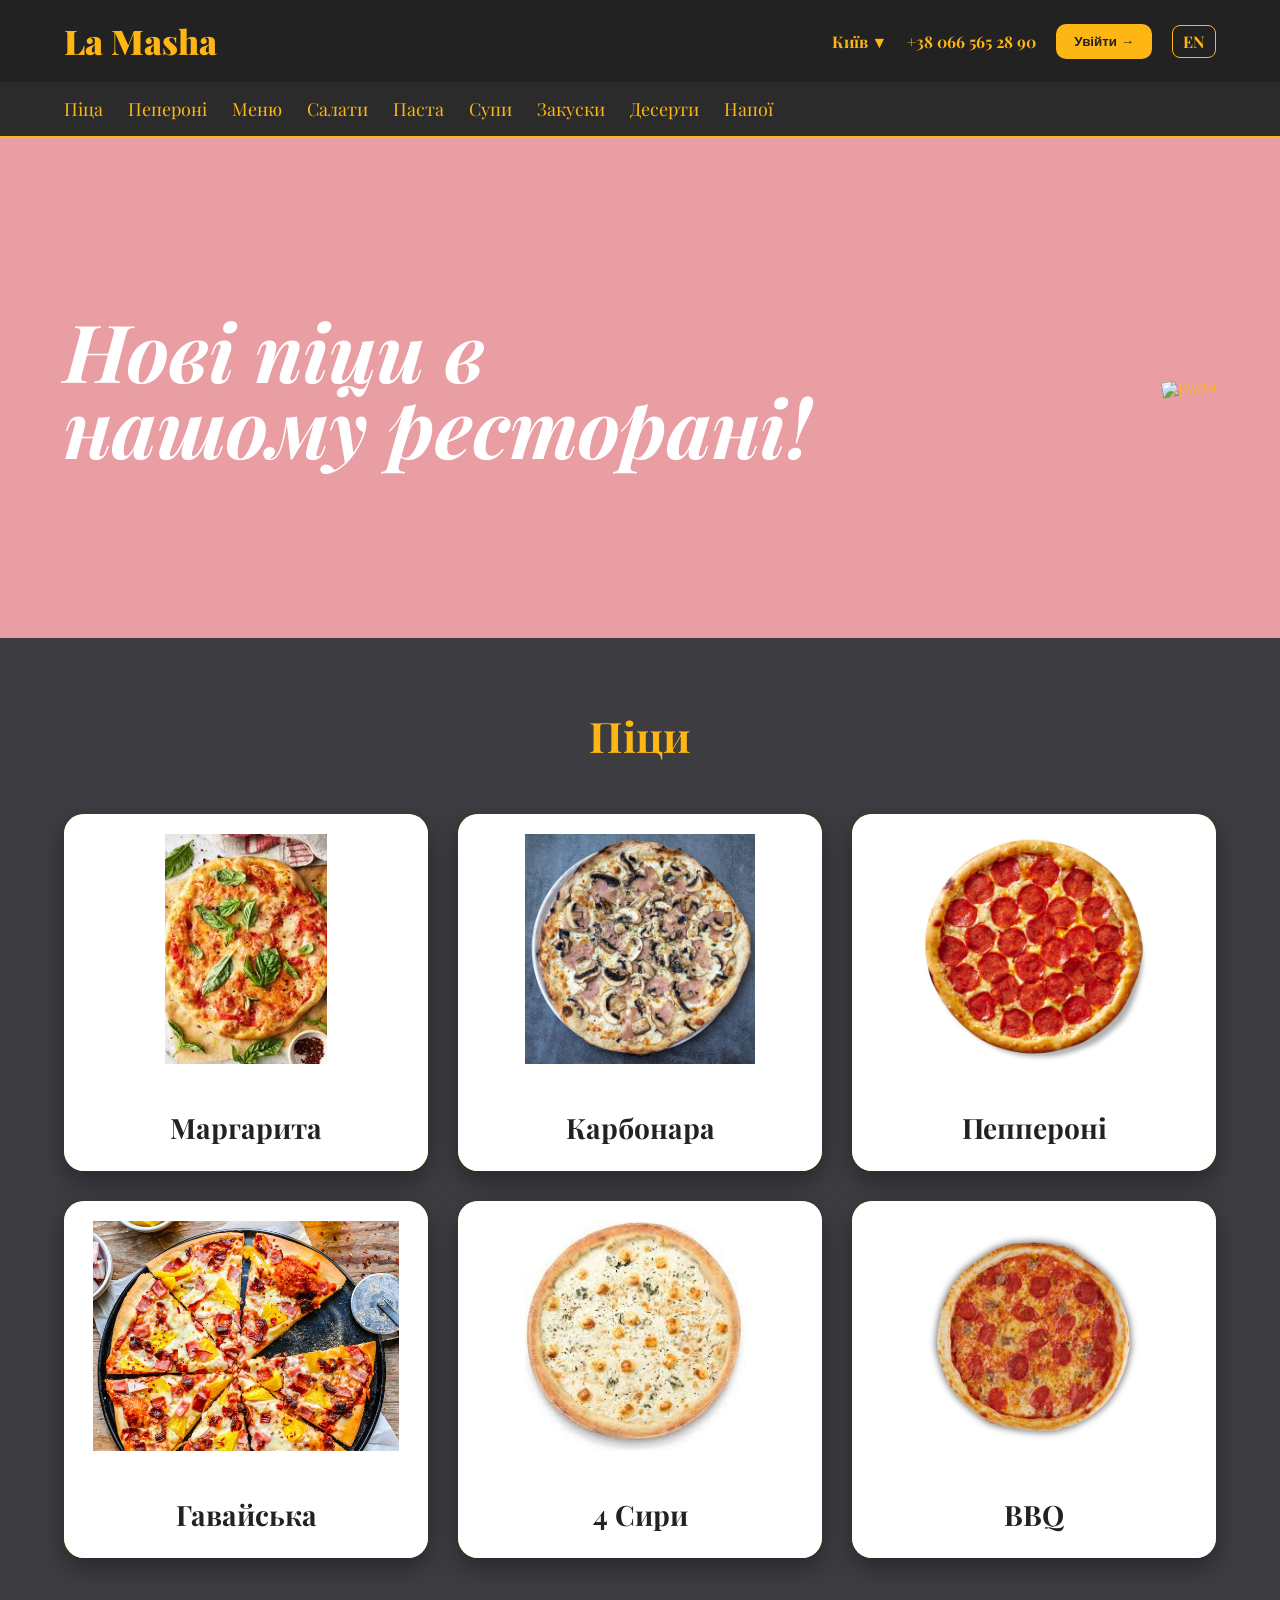
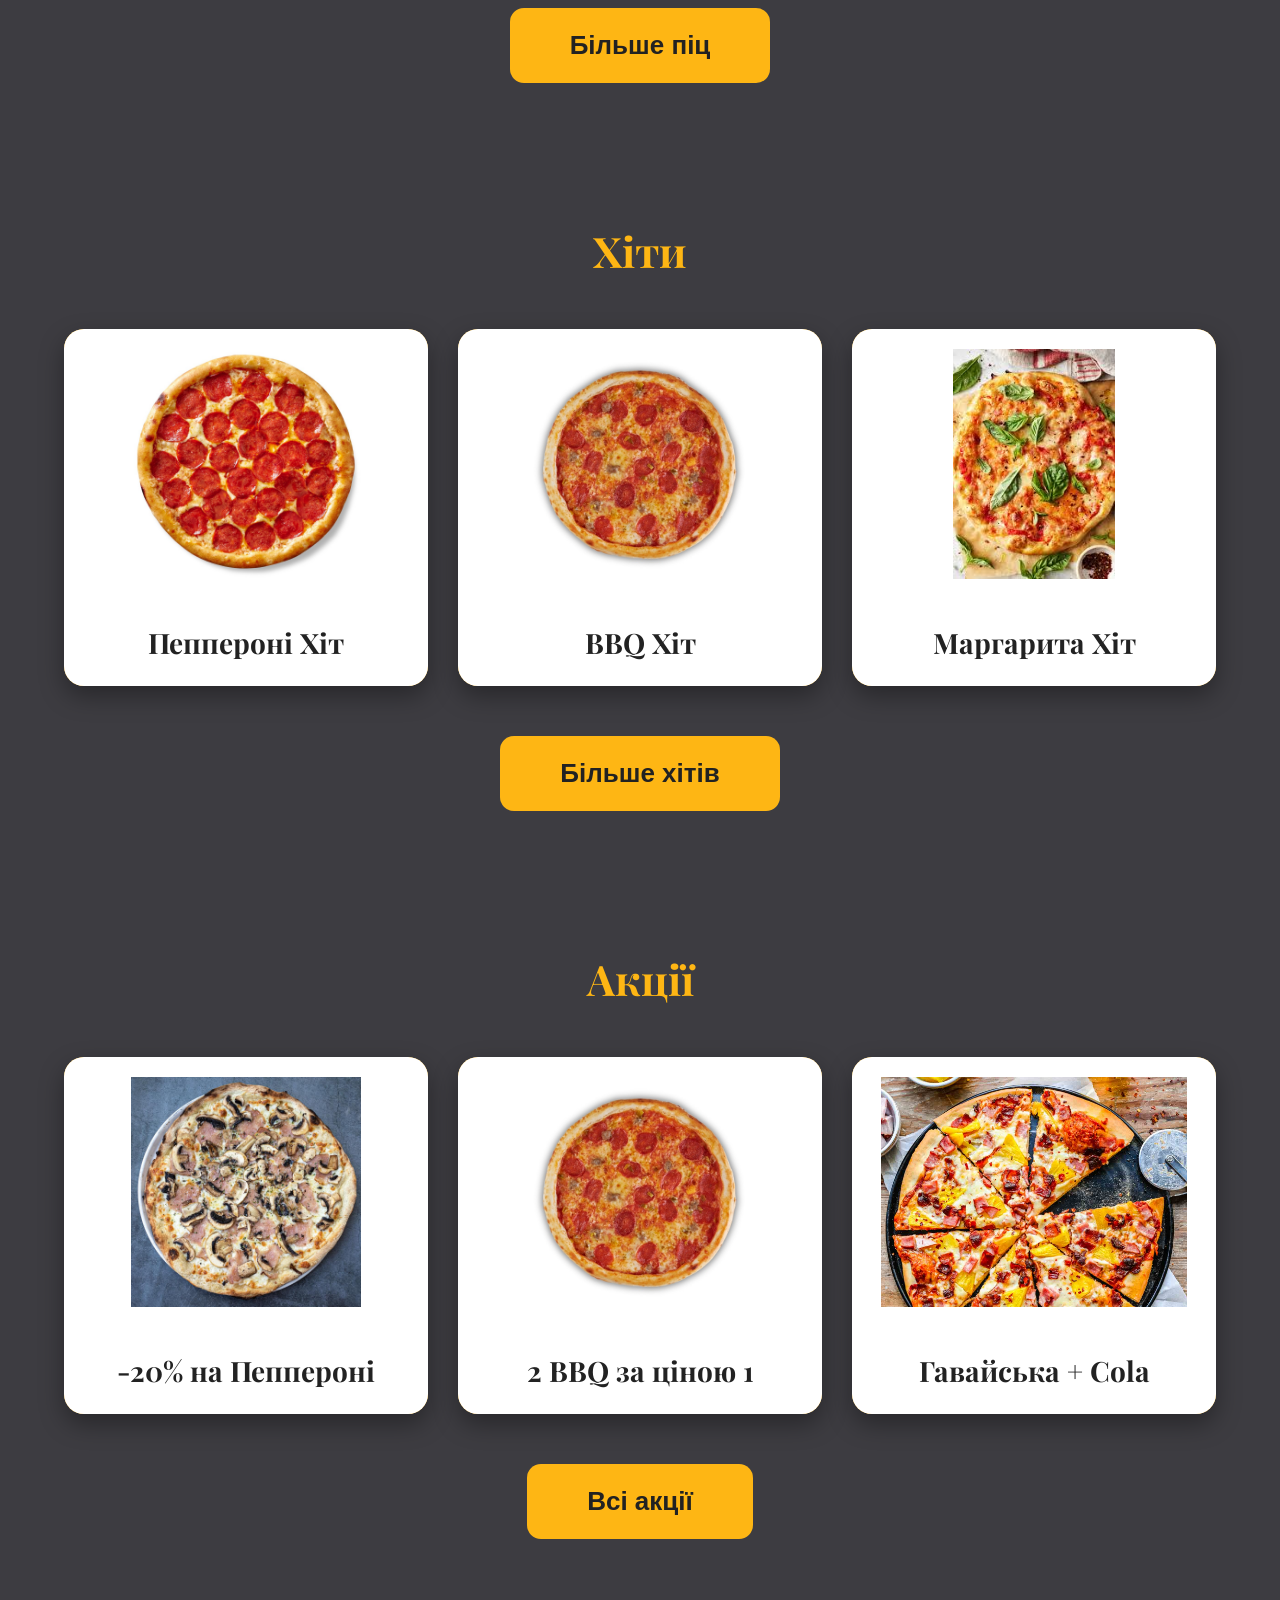
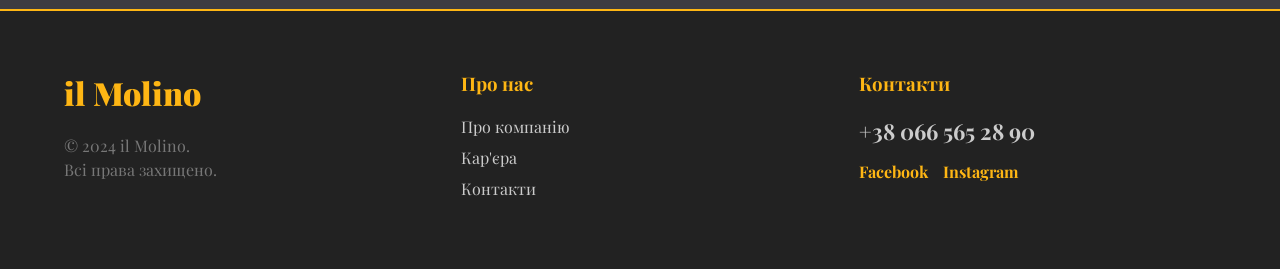
==== commit 6f14239c: "Changed name for site" ====
--- a/index.html
+++ b/index.html
@@ -5,7 +5,7 @@
     <meta charset="utf-8">
     <meta name="viewport" content="width=device-width, initial-scale=1">
 
-    <title>Il Molino</title>
+    <title>La Masha</title>
 
     <link rel="stylesheet" href="style.css">
 </head>
@@ -19,7 +19,7 @@
         <div class="header-top">
 
             <div class="logo">
-                il Molino
+                La Masha
             </div>
 
             <div class="header-right">
